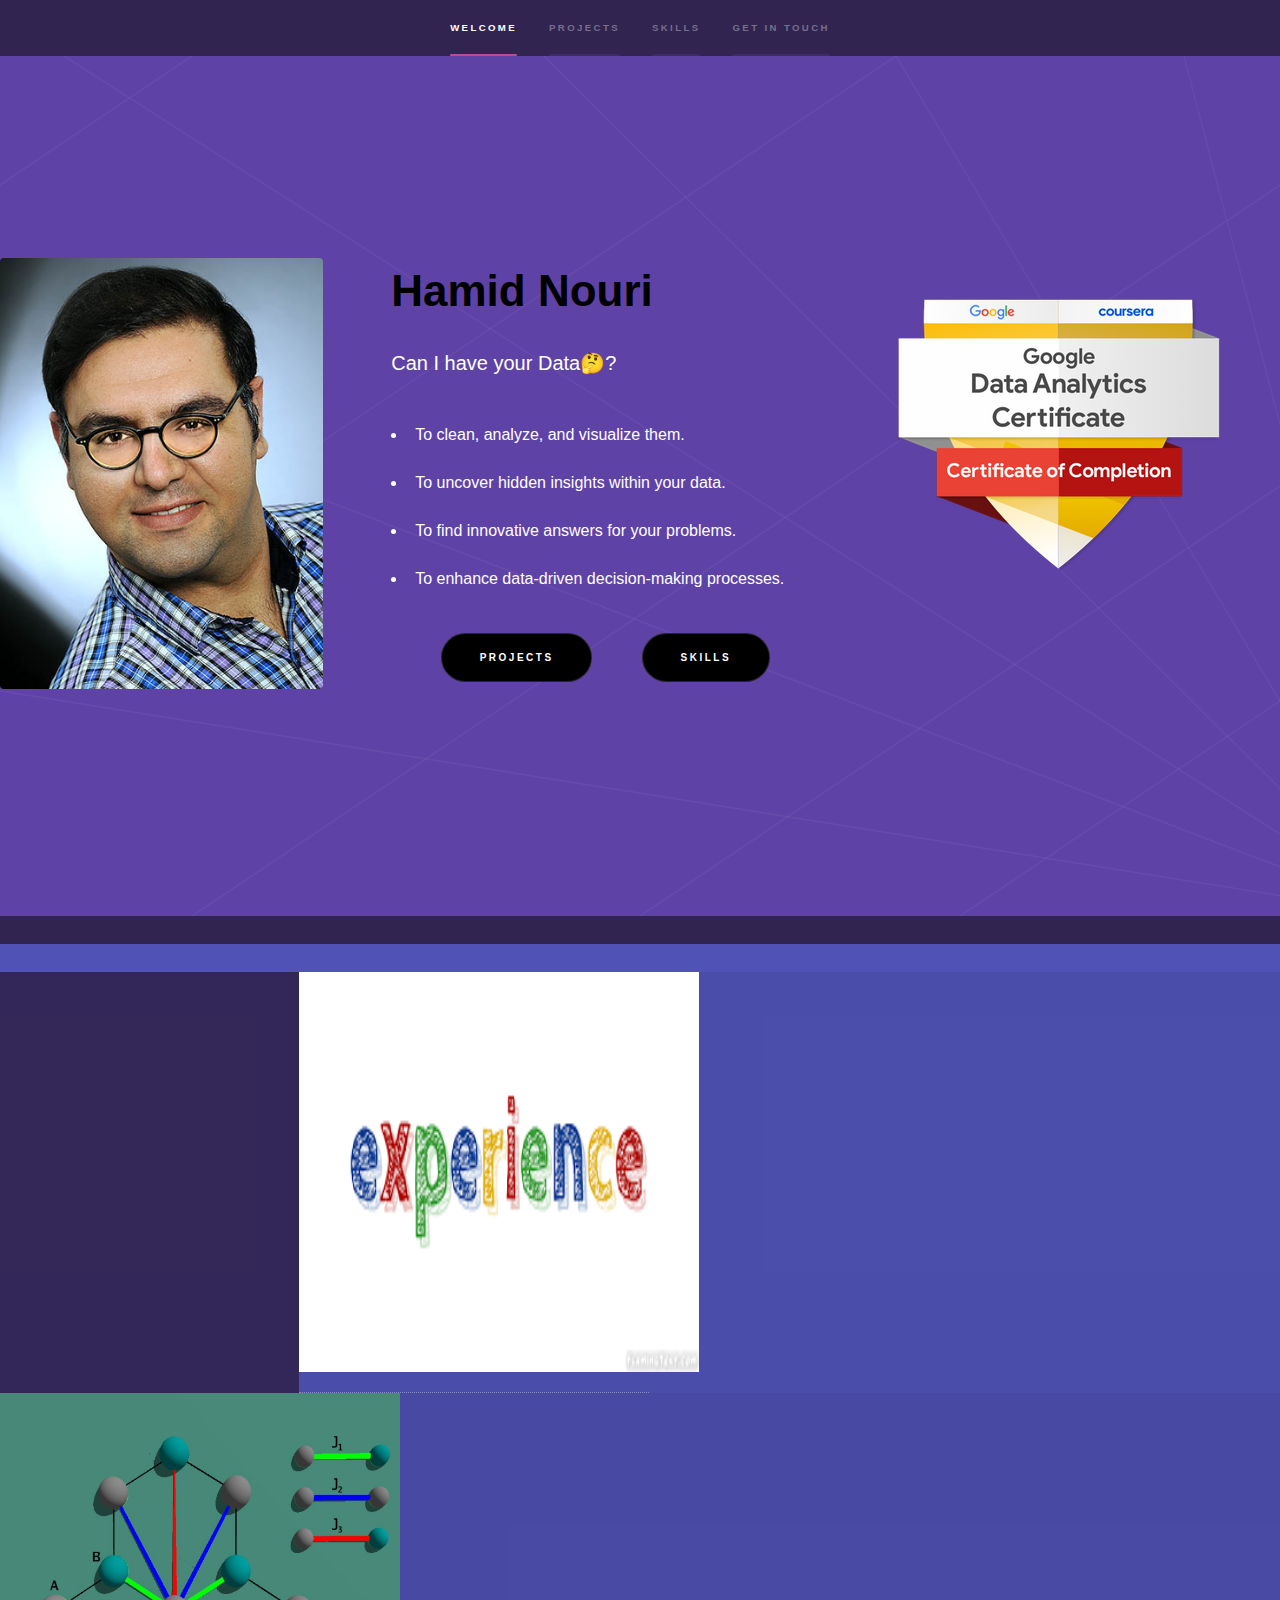
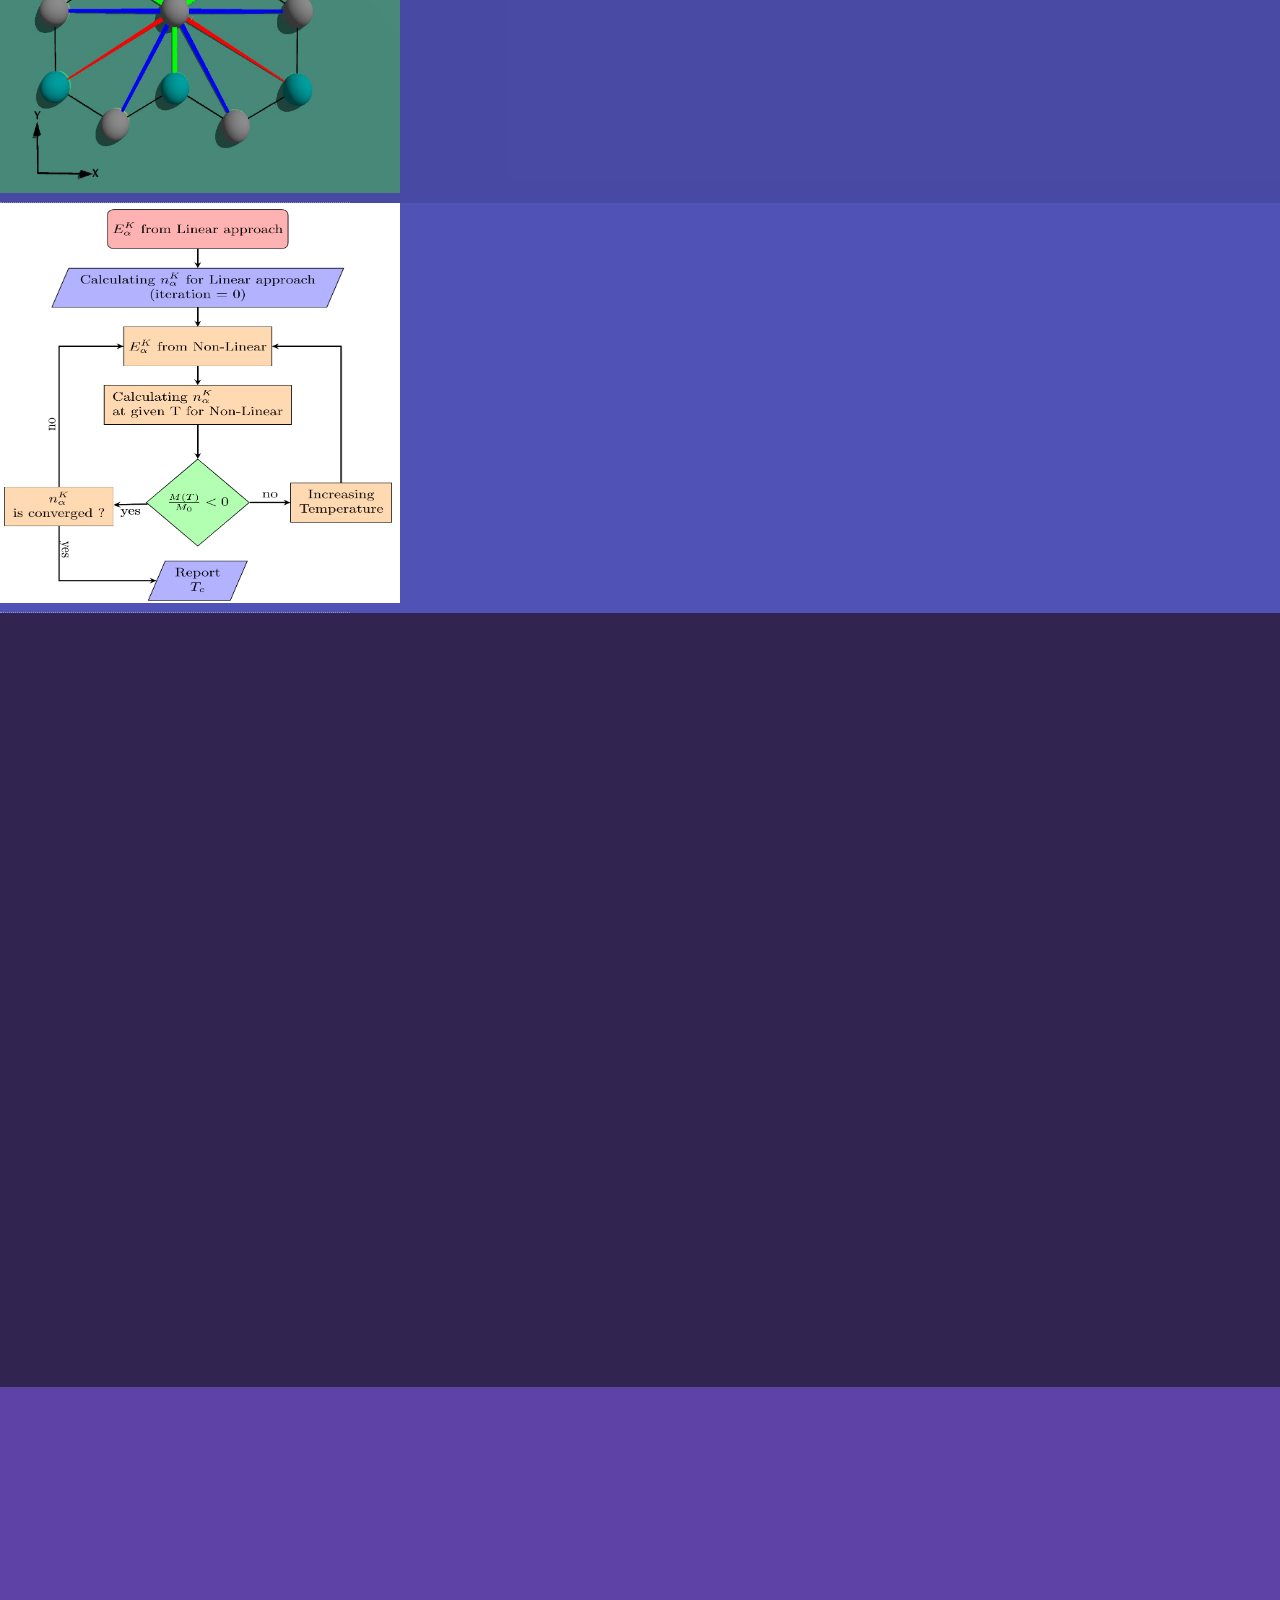
==== index.html @ 9cd0c83d "Update index.html" ====
<!DOCTYPE HTML>
<!--
	Hyperspace by HTML5 UP
	html5up.net | @ajlkn
	Free for personal and commercial use under the CCA 3.0 license (html5up.net/license)
-->
<html>
	<head>
		<title>Hamid Nouri Portfolio</title>
		<meta charset="utf-8" />
		<meta name="viewport" content="width=device-width, initial-scale=1, user-scalable=no" />
		<link rel="stylesheet" href="assets/css/main.css" />
		<noscript><link rel="stylesheet" href="assets/css/noscript.css" /></noscript>
		<style>
			.black-text {
				color: black;
			}
		</style>
		
	</head>
	<body class="is-preload">

		<!-- Sidebar -->
			<section id="sidebar">
				<div class="inner">
					<nav>
						<ul>
							<li><a href="#intro">Welcome</a></li>
							<li><a href="#one">Projects</a></li>
							<li><a href="#two">Skills</a></li>
							<li><a href="#three">Get in touch</a></li>
						</ul>
					</nav>
				</div>
			</section>

		<!-- Wrapper -->
			<div id="wrapper">

				<!-- Intro -->
					<section id="intro" class="wrapper style1 fullscreen fade-up">
						<div class="row">

							<div class="column" style="float: left; width: 30%;">
								<a href="https://www.linkedin.com/in/hamidnourianalyst" class="image"><img src="images/Nouri_Hamid_BF.jpg" alt="" data-position="center center" style="width: 88%;" /></a>
							</div>
							<div class="inner" style="float: right; width: 33%; margin-right: 5%;">
								<h1><span class="black-text">Hamid Nouri</span></h1>
								<p>
									<span style="color: white;">Can I have your Data🤔?</span>
									<ul style="color: white; list-style-type: disc;">
										<li style="margin-bottom: 20px;">To clean, analyze, and visualize them.</li>
										<li style="margin-bottom: 20px;">To uncover hidden insights within your data.</li>
										<li style="margin-bottom: 20px;">To find innovative answers for your problems.</li>
										<li style="margin-bottom: 20px;">To enhance data-driven decision-making processes.</li>
									</ul>
								</p>
								<div style="display: flex; align-items: center;">
									<ul class="actions">
										<li style="margin-right: 50px;"><a href="#one" class="button scrolly" style="background-color: black; color: white; font-size: 10px;margin-left: 50px;">Projects</a></li>
									</ul>
									<ul class="actions">
										<li><a href="#two" class="button scrolly" style="background-color: black; color: white; font-size: 10px;">Skills</a></li>
									</ul>
								</div>
							</div>
							
							<div class="column" style="float: right; width: 30%; margin-right: 1%;">
								<a href="https://www.credly.com/org/coursera/badge/google-data-analytics-professional-certificate.1" class="image"><img src="images/GCDA.png" alt="" data-position="right top" style="width: 100%;" />
							</div>
							<div style="clear: both;"></div>							
						</div>
					</section>
				<!-- One -->
					<section id="one" class="wrapper style2 spotlights">
						<section id="mySection1">
							<a href="generic1.html" class="custom-image">
            								<img src="images/Ex1.png" alt="" data-position="top center" width="400" height="400" style="margin: 0; padding: 0;" />
        							</a>
							<div class="content">
								<div class="inner">
									<head>
										<style>
											.star-rating {
												display: inline-block;
												font-size: 0;
											}
											.star-rating-container {
												display: flex;
												align-items: center; /* Vertically align content */
											}
											.star-rating-container::before {
												content: "Level of Expertise ";
												font-size: 25px;
												color: white;
												margin-right: 10px;
											}
											.star-rating::after {
												content: "\2605\2605\2605\2605\2605"; /* Unicode star character */
												font-size: 24px;
												color: #f1c40f; /* Filled star color */
												width: 0;
												overflow: hidden;
												display: inline-block;
												white-space: nowrap;
												animation: fill-stars 2s infinite alternate;
											}

											@keyframes fill-stars {
												0% {
													width: 0;
												}
												100% {
													width: 100%;
												}
											}
										</style>
									</head>
									<body>
										<div class="star-rating-container" style="margin-right: 60px;">
											<div class="star-rating" style="margin-right: 60px;"></div>
										</div>
									</body>
									<p style="color: white">
										Have you ever wondered how many years it takes to change your level?
										Or perhaps you've just started and need to know what the possibilities are
										for entry-level positions?
										By analyzing over 1.4 million job postings using
										data analysis techniques, and leveraging machine learning,
										the 'required years of expertise' is extracted to answer 
										these questions for you
									</p>
									<ul class="actions">
										<li><a href="generic1.html" class="button" style="background-color: black; color: white; font-size: 10px;">Learn more</a></li>
									</ul>
								</div>
							</div>
							
						</section>
					        <section id="mySection2">
							<a href="generic2.html" class="custom-image"><img src="images/2D-atoms.jpg" alt="" data-position="top center" width="400" height="400" /></a>
							<div class="content">
								<div class="inner">
									<h2>Materials Classification</h2>
									<!--ul style="color: white; list-style-type: disc;">
										<li style="margin-bottom: 5px;">Main Achievement: Classifying over 3000 materials based on properties</li>
										<li style="margin-bottom: 5px;">Data Collection: API + Jupyter Notebook</li>
										<li style="margin-bottom: 5px;">Data Cleaning: Pandas + Numpy + Scipy + Excel</li>
										<li style="margin-bottom: 5px;">Data Visualization: Tableau + Matplotlib</li>
									</ul-->
									<p style="color: white">
									Is there a way to classify over 3000 materials based on their differing properties?
									The power of data-driven insights provides a definitive answer to this question,
									with a focus on magnetic properties									
									</p>
									<ul class="actions">
										<li><a href="generic2.html" class="button"style="background-color: black; color: white; font-size: 10px;">Learn more</a></li>
									</ul>
								</div>
							</div>
						</section>
						<section id="mySection3">
							<a href="generic3.html" class="custom-image" >
								<img src="images/Flowchart.png" alt="" width="400" height="400" />
							</a>							
							
							<div class="content">
								<div class="inner">
									<h2>2D Magnon Topology</h2>
									<p style="color: white">
										When it comes to finding new approaches for addressing missing values,
										why not consider creating an efficient workflow to calculate them accurately?
										With this method,
										you can even generalize the approach to be applicable to any other magnonic material
									<ul class="actions">
										<li><a href="generic3.html" class="button"style="background-color: black; color: white; font-size: 10px;">Learn more</a></li>
									</ul>
								</div>
							</div>
						</section>
					</section>
				<!-- Two -->
					<section id="two" class="wrapper style5 fade-up">
						<div class="inner">
							<h2>Skills</h2>
							<div class="features">
								<section>
									<span class="icon solid major fa-cogs"></span>
									<h3>Data Engineering</h3>
									<p><strong>Data collection</strong> using <strong>APIs</strong>
										and creating pipelines with <strong>Apache Airflow</strong>.
									</p>
								</section>
								
								<section>
									<span class="icon solid major fa-database"></span>
									<h3>Database Management</h3>
									<p>Querying data using <strong>SQL</strong> commands within <strong>MySQL</strong> RDBMS. <strong>Designing</strong>, and <strong>Maintaining</strong> relational databases.</p>
								</section>
														
								<section>
									<span class="icon solid major fa-chart-bar"></span>
									<h3>Data Visualization</h3>
									<p>
										<strong>Tableau</strong>, <strong>Matplotlib</strong> and <strong>Seaborn</strong>.
									</p>
								</section>

								<section>
									<span class="icon solid major fa-laptop-code"></span>
									<h3>Python</h3>
									<p>
										<strong>General Programming</strong>, <strong>Data Analysis</strong> and 
										<strong>Parallelization Techniques</strong> for efficient processing.
									</p>
								</section>
								
								<section>
									<span class="icon solid major fa-file-excel"></span>
									<h3>Data Analysis Tools</h3>
									<p><strong>Excel</strong> and <strong>Jupyter Notebook</strong>.
									</p>
								</section>						

								<section>
									<span class="icon solid major fa-code"></span>
									<h3>Web Design</h3>
									<p>Using <strong>HTML</strong> for creating websites.</p>
								</section>								
							</div>
							<!--ul class="actions">
								<li><a href="generic.html" class="button">Learn more</a></li>
							</ul-->
						</div>
					</section>

				<!-- Three -->
					<section id="three" class="wrapper style1 fade-up">
						<div class="inner">
							<!--h2>Get in touch</h2-->
							<div class="split style1">
								<!--section>
									<form method="post" action="your_server_script.php">
										<div class="fields">
											<div class="field half">
												<label for="name">Name</label>
												<input type="text" name="name" id="name" required>
											</div>
											<div class="field half">
												<label for="email">Email</label>
												<input type="email" name="email" id="email" required>
											</div>
											<div class="field">
												<label for="message">Message</label>
												<textarea name="message" id="message" rows="5" required></textarea>
											</div>
										</div>
										<ul class="actions">
											<li><input type="submit" value="Send Message" class="button"></li>
										</ul>
									</form>
								</section-->
								<section>
									<ul class="contact">
										<!--li>
											<h3>Address</h3>
											<span>Darmstadter Straße7,<br />
											      Ober-Ramstadt,<br />
												  64372, Germany
										    </span>
										</li-->
										<li>
											<h3>Email</h3>
											<a href="mailto:hamidnuri1990@gmail.com">hamidnuri1990@gmail.com</a>
										</li>
										<li>
											<h3>Phone</h3>
											<span>(+49) 15206067390</span>
										</li>
										<li>
											<h3>Social Media</h3>
											<ul class="icons">
												<li><a href="https://github.com/Hamid-Nouri" class="icon brands fa-github"><span class="label">GitHub</span></a></li>
												<li><a href="https://www.linkedin.com/in/Hamid~Nouri" class="icon brands fa-linkedin-in"><span class="label">LinkedIn</span></a></li>
											</ul>
										</li>
									</ul>
								</section>
							</div>
						</div>
					</section>

			</div>

		<!-- Footer -->
			<footer id="footer" class="wrapper style1-alt">
				<div class="inner">
					<!--ul class="menu">
						<li>&copy; Untitled. All rights reserved.</li><li>Design: <a href="http://html5up.net">HTML5 UP</a></li>
					</ul-->
				</div>
			</footer>

		<!-- Scripts -->
			<script src="assets/js/jquery.min.js"></script>
			<script src="assets/js/jquery.scrollex.min.js"></script>
			<script src="assets/js/jquery.scrolly.min.js"></script>
			<script src="assets/js/browser.min.js"></script>
			<script src="assets/js/breakpoints.min.js"></script>
			<script src="assets/js/util.js"></script>
			<script src="assets/js/main.js"></script>

	</body>
</html>
---- assets/css/main.css ----
@import url(fontawesome-all.min.css);

/*
	Hyperspace by HTML5 UP
	html5up.net | @ajlkn
	Free for personal and commercial use under the CCA 3.0 license (html5up.net/license)
*/

html, body, div, span, applet, object,
iframe, h1, h2, h3, h4, h5, h6, p, blockquote,
pre, a, abbr, acronym, address, big, cite,
code, del, dfn, em, img, ins, kbd, q, s, samp,
small, strike, strong, sub, sup, tt, var, b,
u, i, center, dl, dt, dd, ol, ul, li, fieldset,
form, label, legend, table, caption, tbody,
tfoot, thead, tr, th, td, article, aside,
canvas, details, embed, figure, figcaption,
footer, header, hgroup, menu, nav, output, ruby,
section, summary, time, mark, audio, video {
	margin: 0;
	padding: 0;
	border: 0;
	font-size: 100%;
	font: inherit;
	vertical-align: baseline;}

article, aside, details, figcaption, figure,
footer, header, hgroup, menu, nav, section {
	display: block;}

body {
	line-height: 1;
}

ol, ul {
	list-style: none;
}

blockquote, q {
	quotes: none;
}

	blockquote:before, blockquote:after, q:before, q:after {
		content: '';
		content: none;
	}

table {
	border-collapse: collapse;
	border-spacing: 0;
}

body {
	-webkit-text-size-adjust: none;
}

mark {
	background-color: transparent;
	color: inherit;
}

input::-moz-focus-inner {
	border: 0;
	padding: 0;
}

input, select, textarea {
	-moz-appearance: none;
	-webkit-appearance: none;
	-ms-appearance: none;
	appearance: none;
}

/* Basic */

	@-ms-viewport {
		width: device-width;
	}

	body {
		-ms-overflow-style: scrollbar;
	}

	@media screen and (max-width: 480px) {

		html, body {
			min-width: 320px;
		}

	}

	html {
		box-sizing: border-box;
	}

	*, *:before, *:after {
		box-sizing: inherit;
	}

	body {
		background: #312450;
	}

		body.is-preload *, body.is-preload *:before, body.is-preload *:after {
			-moz-animation: none !important;
			-webkit-animation: none !important;
			-ms-animation: none !important;
			animation: none !important;
			-moz-transition: none !important;
			-webkit-transition: none !important;
			-ms-transition: none !important;
			transition: none !important;
		}

/* Type */

	body, input, select, textarea {
		color: rgba(255, 255, 255, 0.55);
		font-family: Arial, Helvetica, sans-serif;
		font-size: 16.5pt;
		font-weight: normal;
		line-height: 1.75;
	}

		@media screen and (max-width: 1680px) {

			body, input, select, textarea {
				font-size: 13pt;
			}

		}

		@media screen and (max-width: 1280px) {

			body, input, select, textarea {
				font-size: 12pt;
			}

		}

		@media screen and (max-width: 360px) {

			body, input, select, textarea {
				font-size: 11pt;
			}

		}

	a {
		-moz-transition: color 0.2s ease, border-bottom-color 0.2s ease;
		-webkit-transition: color 0.2s ease, border-bottom-color 0.2s ease;
		-ms-transition: color 0.2s ease, border-bottom-color 0.2s ease;
		transition: color 0.2s ease, border-bottom-color 0.2s ease;
		border-bottom: dotted 1px rgba(255, 255, 255, 0.35);
		color: inherit;
		text-decoration: none;
	}

		a:hover {
			border-bottom-color: transparent;
			color: #ffffff;
		}

	strong, b {
		color: #ffffff;
		font-weight: bold;
	}

	em, i {
		font-style: italic;
	}

	p {
		margin: 0 0 2em 0;
	}

	h1, h2, h3, h4, h5, h6 {
		color: #ffffff;
		font-weight: bold;
		line-height: 1.5;
		margin: 0 0 0.5em 0;
	}

		h1 a, h2 a, h3 a, h4 a, h5 a, h6 a {
			color: inherit;
			text-decoration: none;
		}

	h1 {
		font-size: 2.75em;
	}

		h1.major {
			margin: 0 0 1.3em 0;
			position: relative;
			padding-bottom: 0.35em;
		}

			h1.major:after {
				background-image: -moz-linear-gradient(to right, #5e42a6, #b74e91);
				background-image: -webkit-linear-gradient(to right, #5e42a6, #b74e91);
				background-image: -ms-linear-gradient(to right, #5e42a6, #b74e91);
				background-image: linear-gradient(to right, #5e42a6, #b74e91);
				-moz-transition: max-width 0.2s ease;
				-webkit-transition: max-width 0.2s ease;
				-ms-transition: max-width 0.2s ease;
				transition: max-width 0.2s ease;
				border-radius: 0.2em;
				bottom: 0;
				content: '';
				height: 0.05em;
				position: absolute;
				right: 0;
				width: 100%;
			}

	h2 {
		font-size: 1.75em;
	}

	h3 {
		font-size: 1.1em;
	}

	h4 {
		font-size: 1em;
	}

	h5 {
		font-size: 0.8em;
	}

	h6 {
		font-size: 0.6em;
	}

	@media screen and (max-width: 736px) {

		h1 {
			font-size: 2em;
		}

		h2 {
			font-size: 1.25em;
		}

		h3 {
			font-size: 1em;
		}

		h4 {
			font-size: 0.8em;
		}

		h5 {
			font-size: 0.6em;
		}

		h6 {
			font-size: 0.6em;
		}

	}

	sub {
		font-size: 0.8em;
		position: relative;
		top: 0.5em;
	}

	sup {
		font-size: 0.8em;
		position: relative;
		top: -0.5em;
	}

	blockquote {
		border-left: solid 4px rgba(255, 255, 255, 0.15);
		font-style: italic;
		margin: 0 0 2em 0;
		padding: 0.5em 0 0.5em 2em;
	}

	code {
		background: rgba(255, 255, 255, 0.05);
		border-radius: 0.25em;
		border: solid 1px rgba(255, 255, 255, 0.15);
		font-family: "Courier New", monospace;
		font-size: 0.9em;
		margin: 0 0.25em;
		padding: 0.25em 0.65em;
	}

	pre {
		-webkit-overflow-scrolling: touch;
		font-family: "Courier New", monospace;
		font-size: 0.9em;
		margin: 0 0 2em 0;
	}

		pre code {
			display: block;
			line-height: 1.75em;
			padding: 1em 1.5em;
			overflow-x: auto;
		}

	hr {
		border: 0;
		border-bottom: solid 1px rgba(255, 255, 255, 0.15);
		margin: 2em 0;
	}

		hr.major {
			margin: 3em 0;
		}

	.align-left {
		text-align: left;
	}

	.align-center {
		text-align: center;
	}

	.align-right {
		text-align: right;
	}

/* Row */

	.row {
		display: flex;
		flex-wrap: wrap;
		box-sizing: border-box;
		align-items: stretch;
	}

		.row > * {
			box-sizing: border-box;
		}

		.row.gtr-uniform > * > :last-child {
			margin-bottom: 0;
		}

		.row.aln-left {
			justify-content: flex-start;
		}

		.row.aln-center {
			justify-content: center;
		}

		.row.aln-right {
			justify-content: flex-end;
		}

		.row.aln-top {
			align-items: flex-start;
		}

		.row.aln-middle {
			align-items: center;
		}

		.row.aln-bottom {
			align-items: flex-end;
		}

		.row > .imp {
			order: -1;
		}

		.row > .col-1 {
			width: 8.33333%;
		}

		.row > .off-1 {
			margin-left: 8.33333%;
		}

		.row > .col-2 {
			width: 16.66667%;
		}

		.row > .off-2 {
			margin-left: 16.66667%;
		}

		.row > .col-3 {
			width: 25%;
		}

		.row > .off-3 {
			margin-left: 25%;
		}

		.row > .col-4 {
			width: 33.33333%;
		}

		.row > .off-4 {
			margin-left: 33.33333%;
		}

		.row > .col-5 {
			width: 41.66667%;
		}

		.row > .off-5 {
			margin-left: 41.66667%;
		}

		.row > .col-6 {
			width: 50%;
		}

		.row > .off-6 {
			margin-left: 50%;
		}

		.row > .col-7 {
			width: 58.33333%;
		}

		.row > .off-7 {
			margin-left: 58.33333%;
		}

		.row > .col-8 {
			width: 66.66667%;
		}

		.row > .off-8 {
			margin-left: 66.66667%;
		}

		.row > .col-9 {
			width: 75%;
		}

		.row > .off-9 {
			margin-left: 75%;
		}

		.row > .col-10 {
			width: 83.33333%;
		}

		.row > .off-10 {
			margin-left: 83.33333%;
		}

		.row > .col-11 {
			width: 91.66667%;
		}

		.row > .off-11 {
			margin-left: 91.66667%;
		}

		.row > .col-12 {
			width: 100%;
		}

		.row > .off-12 {
			margin-left: 100%;
		}

		.row.gtr-0 {
			margin-top: 0;
			margin-left: 0em;
		}

			.row.gtr-0 > * {
				padding: 0 0 0 0em;
			}

			.row.gtr-0.gtr-uniform {
				margin-top: 0em;
			}

				.row.gtr-0.gtr-uniform > * {
					padding-top: 0em;
				}

		.row.gtr-25 {
			margin-top: 0;
			margin-left: -0.375em;
		}

			.row.gtr-25 > * {
				padding: 0 0 0 0.375em;
			}

			.row.gtr-25.gtr-uniform {
				margin-top: -0.375em;
			}

				.row.gtr-25.gtr-uniform > * {
					padding-top: 0.375em;
				}

		.row.gtr-50 {
			margin-top: 0;
			margin-left: -0.75em;
		}

			.row.gtr-50 > * {
				padding: 0 0 0 0.75em;
			}

			.row.gtr-50.gtr-uniform {
				margin-top: -0.75em;
			}

				.row.gtr-50.gtr-uniform > * {
					padding-top: 0.75em;
				}

		.row {
			margin-top: 0;
			margin-left: -1.5em;
		}

			.row > * {
				padding: 0 0 0 1.5em;
			}

			.row.gtr-uniform {
				margin-top: -1.5em;
			}

				.row.gtr-uniform > * {
					padding-top: 1.5em;
				}

		.row.gtr-150 {
			margin-top: 0;
			margin-left: -2.25em;
		}

			.row.gtr-150 > * {
				padding: 0 0 0 2.25em;
			}

			.row.gtr-150.gtr-uniform {
				margin-top: -2.25em;
			}

				.row.gtr-150.gtr-uniform > * {
					padding-top: 2.25em;
				}

		.row.gtr-200 {
			margin-top: 0;
			margin-left: -3em;
		}

			.row.gtr-200 > * {
				padding: 0 0 0 3em;
			}

			.row.gtr-200.gtr-uniform {
				margin-top: -3em;
			}

				.row.gtr-200.gtr-uniform > * {
					padding-top: 3em;
				}

		@media screen and (max-width: 1680px) {

			.row {
				display: flex;
				flex-wrap: wrap;
				box-sizing: border-box;
				align-items: stretch;
			}

				.row > * {
					box-sizing: border-box;
				}

				.row.gtr-uniform > * > :last-child {
					margin-bottom: 0;
				}

				.row.aln-left {
					justify-content: flex-start;
				}

				.row.aln-center {
					justify-content: center;
				}

				.row.aln-right {
					justify-content: flex-end;
				}

				.row.aln-top {
					align-items: flex-start;
				}

				.row.aln-middle {
					align-items: center;
				}

				.row.aln-bottom {
					align-items: flex-end;
				}

				.row > .imp-xlarge {
					order: -1;
				}

				.row > .col-1-xlarge {
					width: 8.33333%;
				}

				.row > .off-1-xlarge {
					margin-left: 8.33333%;
				}

				.row > .col-2-xlarge {
					width: 16.66667%;
				}

				.row > .off-2-xlarge {
					margin-left: 16.66667%;
				}

				.row > .col-3-xlarge {
					width: 25%;
				}

				.row > .off-3-xlarge {
					margin-left: 25%;
				}

				.row > .col-4-xlarge {
					width: 33.33333%;
				}

				.row > .off-4-xlarge {
					margin-left: 33.33333%;
				}

				.row > .col-5-xlarge {
					width: 41.66667%;
				}

				.row > .off-5-xlarge {
					margin-left: 41.66667%;
				}

				.row > .col-6-xlarge {
					width: 50%;
				}

				.row > .off-6-xlarge {
					margin-left: 50%;
				}

				.row > .col-7-xlarge {
					width: 58.33333%;
				}

				.row > .off-7-xlarge {
					margin-left: 58.33333%;
				}

				.row > .col-8-xlarge {
					width: 66.66667%;
				}

				.row > .off-8-xlarge {
					margin-left: 66.66667%;
				}

				.row > .col-9-xlarge {
					width: 75%;
				}

				.row > .off-9-xlarge {
					margin-left: 75%;
				}

				.row > .col-10-xlarge {
					width: 83.33333%;
				}

				.row > .off-10-xlarge {
					margin-left: 83.33333%;
				}

				.row > .col-11-xlarge {
					width: 91.66667%;
				}

				.row > .off-11-xlarge {
					margin-left: 91.66667%;
				}

				.row > .col-12-xlarge {
					width: 100%;
				}

				.row > .off-12-xlarge {
					margin-left: 100%;
				}

				.row.gtr-0 {
					margin-top: 0;
					margin-left: 0em;
				}

					.row.gtr-0 > * {
						padding: 0 0 0 0em;
					}

					.row.gtr-0.gtr-uniform {
						margin-top: 0em;
					}

						.row.gtr-0.gtr-uniform > * {
							padding-top: 0em;
						}

				.row.gtr-25 {
					margin-top: 0;
					margin-left: -0.375em;
				}

					.row.gtr-25 > * {
						padding: 0 0 0 0.375em;
					}

					.row.gtr-25.gtr-uniform {
						margin-top: -0.375em;
					}

						.row.gtr-25.gtr-uniform > * {
							padding-top: 0.375em;
						}

				.row.gtr-50 {
					margin-top: 0;
					margin-left: -0.75em;
				}

					.row.gtr-50 > * {
						padding: 0 0 0 0.75em;
					}

					.row.gtr-50.gtr-uniform {
						margin-top: -0.75em;
					}

						.row.gtr-50.gtr-uniform > * {
							padding-top: 0.75em;
						}

				.row {
					margin-top: 0;
					margin-left: -1.5em;
				}

					.row > * {
						padding: 0 0 0 1.5em;
					}

					.row.gtr-uniform {
						margin-top: -1.5em;
					}

						.row.gtr-uniform > * {
							padding-top: 1.5em;
						}

				.row.gtr-150 {
					margin-top: 0;
					margin-left: -2.25em;
				}

					.row.gtr-150 > * {
						padding: 0 0 0 2.25em;
					}

					.row.gtr-150.gtr-uniform {
						margin-top: -2.25em;
					}

						.row.gtr-150.gtr-uniform > * {
							padding-top: 2.25em;
						}

				.row.gtr-200 {
					margin-top: 0;
					margin-left: -3em;
				}

					.row.gtr-200 > * {
						padding: 0 0 0 3em;
					}

					.row.gtr-200.gtr-uniform {
						margin-top: -3em;
					}

						.row.gtr-200.gtr-uniform > * {
							padding-top: 3em;
						}

		}

		@media screen and (max-width: 1280px) {

			.row {
				display: flex;
				flex-wrap: wrap;
				box-sizing: border-box;
				align-items: stretch;
			}

				.row > * {
					box-sizing: border-box;
				}

				.row.gtr-uniform > * > :last-child {
					margin-bottom: 0;
				}

				.row.aln-left {
					justify-content: flex-start;
				}

				.row.aln-center {
					justify-content: center;
				}

				.row.aln-right {
					justify-content: flex-end;
				}

				.row.aln-top {
					align-items: flex-start;
				}

				.row.aln-middle {
					align-items: center;
				}

				.row.aln-bottom {
					align-items: flex-end;
				}

				.row > .imp-large {
					order: -1;
				}

				.row > .col-1-large {
					width: 8.33333%;
				}

				.row > .off-1-large {
					margin-left: 8.33333%;
				}

				.row > .col-2-large {
					width: 16.66667%;
				}

				.row > .off-2-large {
					margin-left: 16.66667%;
				}

				.row > .col-3-large {
					width: 25%;
				}

				.row > .off-3-large {
					margin-left: 25%;
				}

				.row > .col-4-large {
					width: 33.33333%;
				}

				.row > .off-4-large {
					margin-left: 33.33333%;
				}

				.row > .col-5-large {
					width: 41.66667%;
				}

				.row > .off-5-large {
					margin-left: 41.66667%;
				}

				.row > .col-6-large {
					width: 50%;
				}

				.row > .off-6-large {
					margin-left: 50%;
				}

				.row > .col-7-large {
					width: 58.33333%;
				}

				.row > .off-7-large {
					margin-left: 58.33333%;
				}

				.row > .col-8-large {
					width: 66.66667%;
				}

				.row > .off-8-large {
					margin-left: 66.66667%;
				}

				.row > .col-9-large {
					width: 75%;
				}

				.row > .off-9-large {
					margin-left: 75%;
				}

				.row > .col-10-large {
					width: 83.33333%;
				}

				.row > .off-10-large {
					margin-left: 83.33333%;
				}

				.row > .col-11-large {
					width: 91.66667%;
				}

				.row > .off-11-large {
					margin-left: 91.66667%;
				}

				.row > .col-12-large {
					width: 100%;
				}

				.row > .off-12-large {
					margin-left: 100%;
				}

				.row.gtr-0 {
					margin-top: 0;
					margin-left: 0em;
				}

					.row.gtr-0 > * {
						padding: 0 0 0 0em;
					}

					.row.gtr-0.gtr-uniform {
						margin-top: 0em;
					}

						.row.gtr-0.gtr-uniform > * {
							padding-top: 0em;
						}

				.row.gtr-25 {
					margin-top: 0;
					margin-left: -0.375em;
				}

					.row.gtr-25 > * {
						padding: 0 0 0 0.375em;
					}

					.row.gtr-25.gtr-uniform {
						margin-top: -0.375em;
					}

						.row.gtr-25.gtr-uniform > * {
							padding-top: 0.375em;
						}

				.row.gtr-50 {
					margin-top: 0;
					margin-left: -0.75em;
				}

					.row.gtr-50 > * {
						padding: 0 0 0 0.75em;
					}

					.row.gtr-50.gtr-uniform {
						margin-top: -0.75em;
					}

						.row.gtr-50.gtr-uniform > * {
							padding-top: 0.75em;
						}

				.row {
					margin-top: 0;
					margin-left: -1.5em;
				}

					.row > * {
						padding: 0 0 0 1.5em;
					}

					.row.gtr-uniform {
						margin-top: -1.5em;
					}

						.row.gtr-uniform > * {
							padding-top: 1.5em;
						}

				.row.gtr-150 {
					margin-top: 0;
					margin-left: -2.25em;
				}

					.row.gtr-150 > * {
						padding: 0 0 0 2.25em;
					}

					.row.gtr-150.gtr-uniform {
						margin-top: -2.25em;
					}

						.row.gtr-150.gtr-uniform > * {
							padding-top: 2.25em;
						}

				.row.gtr-200 {
					margin-top: 0;
					margin-left: -3em;
				}

					.row.gtr-200 > * {
						padding: 0 0 0 3em;
					}

					.row.gtr-200.gtr-uniform {
						margin-top: -3em;
					}

						.row.gtr-200.gtr-uniform > * {
							padding-top: 3em;
						}

		}

		@media screen and (max-width: 980px) {

			.row {
				display: flex;
				flex-wrap: wrap;
				box-sizing: border-box;
				align-items: stretch;
			}

				.row > * {
					box-sizing: border-box;
				}

				.row.gtr-uniform > * > :last-child {
					margin-bottom: 0;
				}

				.row.aln-left {
					justify-content: flex-start;
				}

				.row.aln-center {
					justify-content: center;
				}

				.row.aln-right {
					justify-content: flex-end;
				}

				.row.aln-top {
					align-items: flex-start;
				}

				.row.aln-middle {
					align-items: center;
				}

				.row.aln-bottom {
					align-items: flex-end;
				}

				.row > .imp-medium {
					order: -1;
				}

				.row > .col-1-medium {
					width: 8.33333%;
				}

				.row > .off-1-medium {
					margin-left: 8.33333%;
				}

				.row > .col-2-medium {
					width: 16.66667%;
				}

				.row > .off-2-medium {
					margin-left: 16.66667%;
				}

				.row > .col-3-medium {
					width: 25%;
				}

				.row > .off-3-medium {
					margin-left: 25%;
				}

				.row > .col-4-medium {
					width: 33.33333%;
				}

				.row > .off-4-medium {
					margin-left: 33.33333%;
				}

				.row > .col-5-medium {
					width: 41.66667%;
				}

				.row > .off-5-medium {
					margin-left: 41.66667%;
				}

				.row > .col-6-medium {
					width: 50%;
				}

				.row > .off-6-medium {
					margin-left: 50%;
				}

				.row > .col-7-medium {
					width: 58.33333%;
				}

				.row > .off-7-medium {
					margin-left: 58.33333%;
				}

				.row > .col-8-medium {
					width: 66.66667%;
				}

				.row > .off-8-medium {
					margin-left: 66.66667%;
				}

				.row > .col-9-medium {
					width: 75%;
				}

				.row > .off-9-medium {
					margin-left: 75%;
				}

				.row > .col-10-medium {
					width: 83.33333%;
				}

				.row > .off-10-medium {
					margin-left: 83.33333%;
				}

				.row > .col-11-medium {
					width: 91.66667%;
				}

				.row > .off-11-medium {
					margin-left: 91.66667%;
				}

				.row > .col-12-medium {
					width: 100%;
				}

				.row > .off-12-medium {
					margin-left: 100%;
				}

				.row.gtr-0 {
					margin-top: 0;
					margin-left: 0em;
				}

					.row.gtr-0 > * {
						padding: 0 0 0 0em;
					}

					.row.gtr-0.gtr-uniform {
						margin-top: 0em;
					}

						.row.gtr-0.gtr-uniform > * {
							padding-top: 0em;
						}

				.row.gtr-25 {
					margin-top: 0;
					margin-left: -0.375em;
				}

					.row.gtr-25 > * {
						padding: 0 0 0 0.375em;
					}

					.row.gtr-25.gtr-uniform {
						margin-top: -0.375em;
					}

						.row.gtr-25.gtr-uniform > * {
							padding-top: 0.375em;
						}

				.row.gtr-50 {
					margin-top: 0;
					margin-left: -0.75em;
				}

					.row.gtr-50 > * {
						padding: 0 0 0 0.75em;
					}

					.row.gtr-50.gtr-uniform {
						margin-top: -0.75em;
					}

						.row.gtr-50.gtr-uniform > * {
							padding-top: 0.75em;
						}

				.row {
					margin-top: 0;
					margin-left: -1.5em;
				}

					.row > * {
						padding: 0 0 0 1.5em;
					}

					.row.gtr-uniform {
						margin-top: -1.5em;
					}

						.row.gtr-uniform > * {
							padding-top: 1.5em;
						}

				.row.gtr-150 {
					margin-top: 0;
					margin-left: -2.25em;
				}

					.row.gtr-150 > * {
						padding: 0 0 0 2.25em;
					}

					.row.gtr-150.gtr-uniform {
						margin-top: -2.25em;
					}

						.row.gtr-150.gtr-uniform > * {
							padding-top: 2.25em;
						}

				.row.gtr-200 {
					margin-top: 0;
					margin-left: -3em;
				}

					.row.gtr-200 > * {
						padding: 0 0 0 3em;
					}

					.row.gtr-200.gtr-uniform {
						margin-top: -3em;
					}

						.row.gtr-200.gtr-uniform > * {
							padding-top: 3em;
						}

		}

		@media screen and (max-width: 736px) {

			.row {
				display: flex;
				flex-wrap: wrap;
				box-sizing: border-box;
				align-items: stretch;
			}

				.row > * {
					box-sizing: border-box;
				}

				.row.gtr-uniform > * > :last-child {
					margin-bottom: 0;
				}

				.row.aln-left {
					justify-content: flex-start;
				}

				.row.aln-center {
					justify-content: center;
				}

				.row.aln-right {
					justify-content: flex-end;
				}

				.row.aln-top {
					align-items: flex-start;
				}

				.row.aln-middle {
					align-items: center;
				}

				.row.aln-bottom {
					align-items: flex-end;
				}

				.row > .imp-small {
					order: -1;
				}

				.row > .col-1-small {
					width: 8.33333%;
				}

				.row > .off-1-small {
					margin-left: 8.33333%;
				}

				.row > .col-2-small {
					width: 16.66667%;
				}

				.row > .off-2-small {
					margin-left: 16.66667%;
				}

				.row > .col-3-small {
					width: 25%;
				}

				.row > .off-3-small {
					margin-left: 25%;
				}

				.row > .col-4-small {
					width: 33.33333%;
				}

				.row > .off-4-small {
					margin-left: 33.33333%;
				}

				.row > .col-5-small {
					width: 41.66667%;
				}

				.row > .off-5-small {
					margin-left: 41.66667%;
				}

				.row > .col-6-small {
					width: 50%;
				}

				.row > .off-6-small {
					margin-left: 50%;
				}

				.row > .col-7-small {
					width: 58.33333%;
				}

				.row > .off-7-small {
					margin-left: 58.33333%;
				}

				.row > .col-8-small {
					width: 66.66667%;
				}

				.row > .off-8-small {
					margin-left: 66.66667%;
				}

				.row > .col-9-small {
					width: 75%;
				}

				.row > .off-9-small {
					margin-left: 75%;
				}

				.row > .col-10-small {
					width: 83.33333%;
				}

				.row > .off-10-small {
					margin-left: 83.33333%;
				}

				.row > .col-11-small {
					width: 91.66667%;
				}

				.row > .off-11-small {
					margin-left: 91.66667%;
				}

				.row > .col-12-small {
					width: 100%;
				}

				.row > .off-12-small {
					margin-left: 100%;
				}

				.row.gtr-0 {
					margin-top: 0;
					margin-left: 0em;
				}

					.row.gtr-0 > * {
						padding: 0 0 0 0em;
					}

					.row.gtr-0.gtr-uniform {
						margin-top: 0em;
					}

						.row.gtr-0.gtr-uniform > * {
							padding-top: 0em;
						}

				.row.gtr-25 {
					margin-top: 0;
					margin-left: -0.375em;
				}

					.row.gtr-25 > * {
						padding: 0 0 0 0.375em;
					}

					.row.gtr-25.gtr-uniform {
						margin-top: -0.375em;
					}

						.row.gtr-25.gtr-uniform > * {
							padding-top: 0.375em;
						}

				.row.gtr-50 {
					margin-top: 0;
					margin-left: -0.75em;
				}

					.row.gtr-50 > * {
						padding: 0 0 0 0.75em;
					}

					.row.gtr-50.gtr-uniform {
						margin-top: -0.75em;
					}

						.row.gtr-50.gtr-uniform > * {
							padding-top: 0.75em;
						}

				.row {
					margin-top: 0;
					margin-left: -1.5em;
				}

					.row > * {
						padding: 0 0 0 1.5em;
					}

					.row.gtr-uniform {
						margin-top: -1.5em;
					}

						.row.gtr-uniform > * {
							padding-top: 1.5em;
						}

				.row.gtr-150 {
					margin-top: 0;
					margin-left: -2.25em;
				}

					.row.gtr-150 > * {
						padding: 0 0 0 2.25em;
					}

					.row.gtr-150.gtr-uniform {
						margin-top: -2.25em;
					}

						.row.gtr-150.gtr-uniform > * {
							padding-top: 2.25em;
						}

				.row.gtr-200 {
					margin-top: 0;
					margin-left: -3em;
				}

					.row.gtr-200 > * {
						padding: 0 0 0 3em;
					}

					.row.gtr-200.gtr-uniform {
						margin-top: -3em;
					}

						.row.gtr-200.gtr-uniform > * {
							padding-top: 3em;
						}

		}

		@media screen and (max-width: 480px) {

			.row {
				display: flex;
				flex-wrap: wrap;
				box-sizing: border-box;
				align-items: stretch;
			}

				.row > * {
					box-sizing: border-box;
				}

				.row.gtr-uniform > * > :last-child {
					margin-bottom: 0;
				}

				.row.aln-left {
					justify-content: flex-start;
				}

				.row.aln-center {
					justify-content: center;
				}

				.row.aln-right {
					justify-content: flex-end;
				}

				.row.aln-top {
					align-items: flex-start;
				}

				.row.aln-middle {
					align-items: center;
				}

				.row.aln-bottom {
					align-items: flex-end;
				}

				.row > .imp-xsmall {
					order: -1;
				}

				.row > .col-1-xsmall {
					width: 8.33333%;
				}

				.row > .off-1-xsmall {
					margin-left: 8.33333%;
				}

				.row > .col-2-xsmall {
					width: 16.66667%;
				}

				.row > .off-2-xsmall {
					margin-left: 16.66667%;
				}

				.row > .col-3-xsmall {
					width: 25%;
				}

				.row > .off-3-xsmall {
					margin-left: 25%;
				}

				.row > .col-4-xsmall {
					width: 33.33333%;
				}

				.row > .off-4-xsmall {
					margin-left: 33.33333%;
				}

				.row > .col-5-xsmall {
					width: 41.66667%;
				}

				.row > .off-5-xsmall {
					margin-left: 41.66667%;
				}

				.row > .col-6-xsmall {
					width: 50%;
				}

				.row > .off-6-xsmall {
					margin-left: 50%;
				}

				.row > .col-7-xsmall {
					width: 58.33333%;
				}

				.row > .off-7-xsmall {
					margin-left: 58.33333%;
				}

				.row > .col-8-xsmall {
					width: 66.66667%;
				}

				.row > .off-8-xsmall {
					margin-left: 66.66667%;
				}

				.row > .col-9-xsmall {
					width: 75%;
				}

				.row > .off-9-xsmall {
					margin-left: 75%;
				}

				.row > .col-10-xsmall {
					width: 83.33333%;
				}

				.row > .off-10-xsmall {
					margin-left: 83.33333%;
				}

				.row > .col-11-xsmall {
					width: 91.66667%;
				}

				.row > .off-11-xsmall {
					margin-left: 91.66667%;
				}

				.row > .col-12-xsmall {
					width: 100%;
				}

				.row > .off-12-xsmall {
					margin-left: 100%;
				}

				.row.gtr-0 {
					margin-top: 0;
					margin-left: 0em;
				}

					.row.gtr-0 > * {
						padding: 0 0 0 0em;
					}

					.row.gtr-0.gtr-uniform {
						margin-top: 0em;
					}

						.row.gtr-0.gtr-uniform > * {
							padding-top: 0em;
						}

				.row.gtr-25 {
					margin-top: 0;
					margin-left: -0.375em;
				}

					.row.gtr-25 > * {
						padding: 0 0 0 0.375em;
					}

					.row.gtr-25.gtr-uniform {
						margin-top: -0.375em;
					}

						.row.gtr-25.gtr-uniform > * {
							padding-top: 0.375em;
						}

				.row.gtr-50 {
					margin-top: 0;
					margin-left: -0.75em;
				}

					.row.gtr-50 > * {
						padding: 0 0 0 0.75em;
					}

					.row.gtr-50.gtr-uniform {
						margin-top: -0.75em;
					}

						.row.gtr-50.gtr-uniform > * {
							padding-top: 0.75em;
						}

				.row {
					margin-top: 0;
					margin-left: -1.5em;
				}

					.row > * {
						padding: 0 0 0 1.5em;
					}

					.row.gtr-uniform {
						margin-top: -1.5em;
					}

						.row.gtr-uniform > * {
							padding-top: 1.5em;
						}

				.row.gtr-150 {
					margin-top: 0;
					margin-left: -2.25em;
				}

					.row.gtr-150 > * {
						padding: 0 0 0 2.25em;
					}

					.row.gtr-150.gtr-uniform {
						margin-top: -2.25em;
					}

						.row.gtr-150.gtr-uniform > * {
							padding-top: 2.25em;
						}

				.row.gtr-200 {
					margin-top: 0;
					margin-left: -3em;
				}

					.row.gtr-200 > * {
						padding: 0 0 0 3em;
					}

					.row.gtr-200.gtr-uniform {
						margin-top: -3em;
					}

						.row.gtr-200.gtr-uniform > * {
							padding-top: 3em;
						}

		}

/* Box */

	.box {
		border-radius: 0.25em;
		border: solid 1px rgba(255, 255, 255, 0.15);
		margin-bottom: 2em;
		padding: 1.5em;
	}

		.box > :last-child,
		.box > :last-child > :last-child,
		.box > :last-child > :last-child > :last-child {
			margin-bottom: 0;
		}

		.box.alt {
			border: 0;
			border-radius: 0;
			padding: 0;
		}

/* Button */

	input[type="submit"],
	input[type="reset"],
	input[type="button"],
	button,
	.button {
		-moz-appearance: none;
		-webkit-appearance: none;
		-ms-appearance: none;
		appearance: none;
		-moz-transition: border-color 0.2s ease;
		-webkit-transition: border-color 0.2s ease;
		-ms-transition: border-color 0.2s ease;
		transition: border-color 0.2s ease;
		background-color: transparent;
		border: solid 1px !important;
		border-color: rgba(255, 255, 255, 0.15) !important;
		border-radius: 3em;
		color: #ffffff !important;
		cursor: pointer;
		display: inline-block;
		font-size: 0.6em;
		font-weight: bold;
		height: calc(4.75em + 2px);
		letter-spacing: 0.25em;
		line-height: 4.75em;
		outline: 0;
		padding: 0 3.75em;
		position: relative;
		text-align: center;
		text-decoration: none;
		text-transform: uppercase;
		white-space: nowrap;
	}

		input[type="submit"]:after,
		input[type="reset"]:after,
		input[type="button"]:after,
		button:after,
		.button:after {
			-moz-transform: scale(0.25);
			-webkit-transform: scale(0.25);
			-ms-transform: scale(0.25);
			transform: scale(0.25);
			pointer-events: none;
			-moz-transition: opacity 0.2s ease, -moz-transform 0.2s ease;
			-webkit-transition: opacity 0.2s ease, -webkit-transform 0.2s ease;
			-ms-transition: opacity 0.2s ease, -ms-transform 0.2s ease;
			transition: opacity 0.2s ease, transform 0.2s ease;
			background: #ffffff;
			border-radius: 3em;
			content: '';
			height: 100%;
			left: 0;
			opacity: 0;
			position: absolute;
			top: 0;
			width: 100%;
		}

		input[type="submit"].icon:before,
		input[type="reset"].icon:before,
		input[type="button"].icon:before,
		button.icon:before,
		.button.icon:before {
			margin-right: 0.75em;
		}

		input[type="submit"].fit,
		input[type="reset"].fit,
		input[type="button"].fit,
		button.fit,
		.button.fit {
			width: 100%;
		}

		input[type="submit"].small,
		input[type="reset"].small,
		input[type="button"].small,
		button.small,
		.button.small {
			font-size: 0.4em;
		}

		input[type="submit"].large,
		input[type="reset"].large,
		input[type="button"].large,
		button.large,
		.button.large {
			font-size: 0.8em;
		}

		input[type="submit"].primary,
		input[type="reset"].primary,
		input[type="button"].primary,
		button.primary,
		.button.primary {
			background-color: #ffffff;
			color: #312450 !important;
		}

			input[type="submit"].primary:after,
			input[type="reset"].primary:after,
			input[type="button"].primary:after,
			button.primary:after,
			.button.primary:after {
				display: none;
			}

		input[type="submit"].disabled, input[type="submit"]:disabled,
		input[type="reset"].disabled,
		input[type="reset"]:disabled,
		input[type="button"].disabled,
		input[type="button"]:disabled,
		button.disabled,
		button:disabled,
		.button.disabled,
		.button:disabled {
			cursor: default;
			opacity: 0.5;
			pointer-events: none;
		}

		input[type="submit"]:hover,
		input[type="reset"]:hover,
		input[type="button"]:hover,
		button:hover,
		.button:hover {
			border-color: rgba(255, 255, 255, 0.55) !important;
		}

			input[type="submit"]:hover:after,
			input[type="reset"]:hover:after,
			input[type="button"]:hover:after,
			button:hover:after,
			.button:hover:after {
				opacity: 0.05;
				-moz-transform: scale(1);
				-webkit-transform: scale(1);
				-ms-transform: scale(1);
				transform: scale(1);
			}

			input[type="submit"]:hover:active,
			input[type="reset"]:hover:active,
			input[type="button"]:hover:active,
			button:hover:active,
			.button:hover:active {
				border-color: #ffffff !important;
			}

				input[type="submit"]:hover:active:after,
				input[type="reset"]:hover:active:after,
				input[type="button"]:hover:active:after,
				button:hover:active:after,
				.button:hover:active:after {
					opacity: 0.1;
				}

/* Features */

	.features {
		display: -moz-flex;
		display: -webkit-flex;
		display: -ms-flex;
		display: flex;
		-moz-flex-wrap: wrap;
		-webkit-flex-wrap: wrap;
		-ms-flex-wrap: wrap;
		flex-wrap: wrap;
		border-radius: 0.25em;
		border: solid 1px rgba(255, 255, 255, 0.15);
		background: rgba(255, 255, 255, 0.05);
		margin: 0 0 2em 0;
	}

		.features section {
			padding: 3.5em 3em 1em 7em ;
			width: 50%;
			border-top: solid 1px rgba(255, 255, 255, 0.15);
			position: relative;
		}

			.features section:nth-child(-n + 2) {
				border-top-width: 0;
			}

			.features section:nth-child(2n) {
				border-left: solid 1px rgba(255, 255, 255, 0.15);
			}

			.features section .icon {
				-moz-transition: opacity 0.5s ease, -moz-transform 0.5s ease;
				-webkit-transition: opacity 0.5s ease, -webkit-transform 0.5s ease;
				-ms-transition: opacity 0.5s ease, -ms-transform 0.5s ease;
				transition: opacity 0.5s ease, transform 0.5s ease;
				-moz-transition-delay: 1s;
				-webkit-transition-delay: 1s;
				-ms-transition-delay: 1s;
				transition-delay: 1s;
				-moz-transform: scale(1);
				-webkit-transform: scale(1);
				-ms-transform: scale(1);
				transform: scale(1);
				position: absolute;
				left: 3em;
				top: 3em;
				opacity: 1;
			}

			.features section:nth-child(1) .icon {
				-moz-transition-delay: 0.15s;
				-webkit-transition-delay: 0.15s;
				-ms-transition-delay: 0.15s;
				transition-delay: 0.15s;
			}

			.features section:nth-child(2) .icon {
				-moz-transition-delay: 0.3s;
				-webkit-transition-delay: 0.3s;
				-ms-transition-delay: 0.3s;
				transition-delay: 0.3s;
			}

			.features section:nth-child(3) .icon {
				-moz-transition-delay: 0.45s;
				-webkit-transition-delay: 0.45s;
				-ms-transition-delay: 0.45s;
				transition-delay: 0.45s;
			}

			.features section:nth-child(4) .icon {
				-moz-transition-delay: 0.6s;
				-webkit-transition-delay: 0.6s;
				-ms-transition-delay: 0.6s;
				transition-delay: 0.6s;
			}

			.features section:nth-child(5) .icon {
				-moz-transition-delay: 0.75s;
				-webkit-transition-delay: 0.75s;
				-ms-transition-delay: 0.75s;
				transition-delay: 0.75s;
			}

			.features section:nth-child(6) .icon {
				-moz-transition-delay: 0.9s;
				-webkit-transition-delay: 0.9s;
				-ms-transition-delay: 0.9s;
				transition-delay: 0.9s;
			}

			.features section:nth-child(7) .icon {
				-moz-transition-delay: 1.05s;
				-webkit-transition-delay: 1.05s;
				-ms-transition-delay: 1.05s;
				transition-delay: 1.05s;
			}

			.features section:nth-child(8) .icon {
				-moz-transition-delay: 1.2s;
				-webkit-transition-delay: 1.2s;
				-ms-transition-delay: 1.2s;
				transition-delay: 1.2s;
			}

			.features section:nth-child(9) .icon {
				-moz-transition-delay: 1.35s;
				-webkit-transition-delay: 1.35s;
				-ms-transition-delay: 1.35s;
				transition-delay: 1.35s;
			}

			.features section:nth-child(10) .icon {
				-moz-transition-delay: 1.5s;
				-webkit-transition-delay: 1.5s;
				-ms-transition-delay: 1.5s;
				transition-delay: 1.5s;
			}

			.features section:nth-child(11) .icon {
				-moz-transition-delay: 1.65s;
				-webkit-transition-delay: 1.65s;
				-ms-transition-delay: 1.65s;
				transition-delay: 1.65s;
			}

			.features section:nth-child(12) .icon {
				-moz-transition-delay: 1.8s;
				-webkit-transition-delay: 1.8s;
				-ms-transition-delay: 1.8s;
				transition-delay: 1.8s;
			}

			.features section:nth-child(13) .icon {
				-moz-transition-delay: 1.95s;
				-webkit-transition-delay: 1.95s;
				-ms-transition-delay: 1.95s;
				transition-delay: 1.95s;
			}

			.features section:nth-child(14) .icon {
				-moz-transition-delay: 2.1s;
				-webkit-transition-delay: 2.1s;
				-ms-transition-delay: 2.1s;
				transition-delay: 2.1s;
			}

			.features section:nth-child(15) .icon {
				-moz-transition-delay: 2.25s;
				-webkit-transition-delay: 2.25s;
				-ms-transition-delay: 2.25s;
				transition-delay: 2.25s;
			}

			.features section:nth-child(16) .icon {
				-moz-transition-delay: 2.4s;
				-webkit-transition-delay: 2.4s;
				-ms-transition-delay: 2.4s;
				transition-delay: 2.4s;
			}

			.features section:nth-child(17) .icon {
				-moz-transition-delay: 2.55s;
				-webkit-transition-delay: 2.55s;
				-ms-transition-delay: 2.55s;
				transition-delay: 2.55s;
			}

			.features section:nth-child(18) .icon {
				-moz-transition-delay: 2.7s;
				-webkit-transition-delay: 2.7s;
				-ms-transition-delay: 2.7s;
				transition-delay: 2.7s;
			}

			.features section:nth-child(19) .icon {
				-moz-transition-delay: 2.85s;
				-webkit-transition-delay: 2.85s;
				-ms-transition-delay: 2.85s;
				transition-delay: 2.85s;
			}

			.features section:nth-child(20) .icon {
				-moz-transition-delay: 3s;
				-webkit-transition-delay: 3s;
				-ms-transition-delay: 3s;
				transition-delay: 3s;
			}

		.features.inactive section .icon {
			-moz-transform: scale(0.5);
			-webkit-transform: scale(0.5);
			-ms-transform: scale(0.5);
			transform: scale(0.5);
			opacity: 0;
		}

		@media screen and (max-width: 980px) {

			.features {
				display: block;
			}

				.features section {
					border-top-width: 1px !important;
					border-left-width: 0 !important;
					width: 100%;
				}

					.features section:first-child {
						border-top-width: 0 !important;
					}

		}

		@media screen and (max-width: 736px) {

			.features section {
				padding: 2.5em 1.5em 0.1em 5.5em ;
			}

				.features section .icon {
					left: 1.5em;
					top: 2em;
				}

		}

		@media screen and (max-width: 480px) {

			.features section {
				padding: 2em 1.5em 0.1em 1.5em ;
			}

				.features section .icon {
					left: 0;
					position: relative;
					top: 0;
				}

		}

/* Form */

	form {
		margin: 0 0 2em 0;
	}

		form > :last-child {
			margin-bottom: 0;
		}

		form > .fields {
			display: -moz-flex;
			display: -webkit-flex;
			display: -ms-flex;
			display: flex;
			-moz-flex-wrap: wrap;
			-webkit-flex-wrap: wrap;
			-ms-flex-wrap: wrap;
			flex-wrap: wrap;
			width: calc(100% + 3em);
			margin: -1.5em 0 2em -1.5em;
		}

			form > .fields > .field {
				-moz-flex-grow: 0;
				-webkit-flex-grow: 0;
				-ms-flex-grow: 0;
				flex-grow: 0;
				-moz-flex-shrink: 0;
				-webkit-flex-shrink: 0;
				-ms-flex-shrink: 0;
				flex-shrink: 0;
				padding: 1.5em 0 0 1.5em;
				width: calc(100% - 1.5em);
			}

				form > .fields > .field.half {
					width: calc(50% - 0.75em);
				}

				form > .fields > .field.third {
					width: calc(100%/3 - 0.5em);
				}

				form > .fields > .field.quarter {
					width: calc(25% - 0.375em);
				}

		@media screen and (max-width: 480px) {

			form > .fields {
				width: calc(100% + 3em);
				margin: -1.5em 0 2em -1.5em;
			}

				form > .fields > .field {
					padding: 1.5em 0 0 1.5em;
					width: calc(100% - 1.5em);
				}

					form > .fields > .field.half {
						width: calc(100% - 1.5em);
					}

					form > .fields > .field.third {
						width: calc(100% - 1.5em);
					}

					form > .fields > .field.quarter {
						width: calc(100% - 1.5em);
					}

		}

	label {
		color: #ffffff;
		font-weight: bold;
		line-height: 1.5;
		margin: 0 0 0.7em 0;
		display: block;
		font-size: 1.1em;
	}

	input[type="text"],
	input[type="password"],
	input[type="email"],
	input[type="tel"],
	select,
	textarea {
		-moz-appearance: none;
		-webkit-appearance: none;
		-ms-appearance: none;
		appearance: none;
		background: rgba(255, 255, 255, 0.05);
		border-radius: 0.25em;
		border: none;
		border: solid 1px rgba(255, 255, 255, 0.15);
		color: inherit;
		display: block;
		outline: 0;
		padding: 0 1em;
		text-decoration: none;
		width: 100%;
	}

		input[type="text"]:invalid,
		input[type="password"]:invalid,
		input[type="email"]:invalid,
		input[type="tel"]:invalid,
		select:invalid,
		textarea:invalid {
			box-shadow: none;
		}

		input[type="text"]:focus,
		input[type="password"]:focus,
		input[type="email"]:focus,
		input[type="tel"]:focus,
		select:focus,
		textarea:focus {
			border-color: #ffffff;
			box-shadow: 0 0 0 1px #ffffff;
		}

	select {
		background-image: url("data:image/svg+xml;charset=utf8,%3Csvg xmlns='http://www.w3.org/2000/svg' width='40' height='40' preserveAspectRatio='none' viewBox='0 0 40 40'%3E%3Cpath d='M9.4,12.3l10.4,10.4l10.4-10.4c0.2-0.2,0.5-0.4,0.9-0.4c0.3,0,0.6,0.1,0.9,0.4l3.3,3.3c0.2,0.2,0.4,0.5,0.4,0.9 c0,0.4-0.1,0.6-0.4,0.9L20.7,31.9c-0.2,0.2-0.5,0.4-0.9,0.4c-0.3,0-0.6-0.1-0.9-0.4L4.3,17.3c-0.2-0.2-0.4-0.5-0.4-0.9 c0-0.4,0.1-0.6,0.4-0.9l3.3-3.3c0.2-0.2,0.5-0.4,0.9-0.4S9.1,12.1,9.4,12.3z' fill='rgba(255, 255, 255, 0.15)' /%3E%3C/svg%3E");
		background-size: 1.25rem;
		background-repeat: no-repeat;
		background-position: calc(100% - 1rem) center;
		height: 2.75em;
		padding-right: 2.75em;
		text-overflow: ellipsis;
	}

		select option {
			color: #ffffff;
			background: #312450;
		}

		select:focus::-ms-value {
			background-color: transparent;
		}

		select::-ms-expand {
			display: none;
		}

	input[type="text"],
	input[type="password"],
	input[type="email"],
	select {
		height: 2.75em;
	}

	textarea {
		padding: 0.75em 1em;
	}

		body.is-ie textarea {
			min-height: 10em;
		}

	input[type="checkbox"],
	input[type="radio"] {
		-moz-appearance: none;
		-webkit-appearance: none;
		-ms-appearance: none;
		appearance: none;
		display: block;
		float: left;
		margin-right: -2em;
		opacity: 0;
		width: 1em;
		z-index: -1;
	}

		input[type="checkbox"] + label,
		input[type="radio"] + label {
			text-decoration: none;
			color: rgba(255, 255, 255, 0.55);
			cursor: pointer;
			display: inline-block;
			font-size: 1em;
			font-weight: normal;
			padding-left: 2.4em;
			padding-right: 0.75em;
			position: relative;
		}

			input[type="checkbox"] + label:before,
			input[type="radio"] + label:before {
				-moz-osx-font-smoothing: grayscale;
				-webkit-font-smoothing: antialiased;
				display: inline-block;
				font-style: normal;
				font-variant: normal;
				text-rendering: auto;
				line-height: 1;
				text-transform: none !important;
				font-family: 'Font Awesome 5 Free';
				font-weight: 900;
			}

			input[type="checkbox"] + label:before,
			input[type="radio"] + label:before {
				background: rgba(255, 255, 255, 0.05);
				border-radius: 0.25em;
				border: solid 1px rgba(255, 255, 255, 0.15);
				content: '';
				display: inline-block;
				font-size: 0.8em;
				height: 2.0625em;
				left: 0;
				line-height: 2.0625em;
				position: absolute;
				text-align: center;
				top: 0;
				width: 2.0625em;
			}

		input[type="checkbox"]:checked + label:before,
		input[type="radio"]:checked + label:before {
			background: #ffffff;
			border-color: #ffffff;
			color: #b74e91;
			content: '\f00c';
		}

		input[type="checkbox"]:focus + label:before,
		input[type="radio"]:focus + label:before {
			border-color: #ffffff;
			box-shadow: 0 0 0 1px #ffffff;
		}

	input[type="checkbox"] + label:before {
		border-radius: 0.25em;
	}

	input[type="radio"] + label:before {
		border-radius: 100%;
	}

	::-webkit-input-placeholder {
		color: rgba(255, 255, 255, 0.35) !important;
		opacity: 1.0;
	}

	:-moz-placeholder {
		color: rgba(255, 255, 255, 0.35) !important;
		opacity: 1.0;
	}

	::-moz-placeholder {
		color: rgba(255, 255, 255, 0.35) !important;
		opacity: 1.0;
	}

	:-ms-input-placeholder {
		color: rgba(255, 255, 255, 0.35) !important;
		opacity: 1.0;
	}

/* Icon */

	.icon {
		text-decoration: none;
		border-bottom: none;
		position: relative;
	}

		.icon:before {
			-moz-osx-font-smoothing: grayscale;
			-webkit-font-smoothing: antialiased;
			display: inline-block;
			font-style: normal;
			font-variant: normal;
			text-rendering: auto;
			line-height: 1;
			text-transform: none !important;
			font-family: 'Font Awesome 5 Free';
			font-weight: 400;
		}

		.icon > .label {
			display: none;
		}

		.icon:before {
			line-height: inherit;
		}

		.icon.solid:before {
			font-weight: 900;
		}

		.icon.brands:before {
			font-family: 'Font Awesome 5 Brands';
		}

		.icon.major {
			width: 2.5em;
			height: 2.5em;
			display: block;
			background: #ffffff;
			border-radius: 100%;
			color: #312450;
			text-align: center;
			line-height: 2.5em;
			margin: 0 0 1.3em 0;
		}

			.icon.major:before {
				font-size: 1.25em;
			}

				.wrapper.style1 .icon.major:before {
					color: #5e42a6;
				}

				.wrapper.style1-alt .icon.major:before {
					color: #493382;
				}

				.wrapper.style2 .icon.major:before {
					color: #5052b5;
				}

				.wrapper.style2-alt .icon.major:before {
					color: #3e4094;
				}

				.wrapper.style3 .icon.major:before {
					color: #b74e91;
				}

				.wrapper.style3-alt .icon.major:before {
					color: #953d75;
				}

/* Image */

	.image {
		border-radius: 0.25em;
		border: 0;
		display: inline-block;
		position: relative;
	}

		.image img {
			border-radius: 0.25em;
			display: block;
		}

		.image.left, .image.right {
			max-width: 40%;
		}

			.image.left img, .image.right img {
				width: 100%;
			}

		.image.left {
			float: left;
			margin: 0 1.5em 1em 0;
			top: 0.25em;
		}

		.image.right {
			float: right;
			margin: 0 0 1em 1.5em;
			top: 0.25em;
		}

		.image.fit {
			display: block;
			margin: 0 0 2em 0;
			width: 100%;
		}

			.image.fit img {
				width: 100%;
			}

		.image.main {
			display: block;
			margin: 0 0 3em 0;
			width: 100%;
		}

			.image.main img {
				width: 100%;
			}
		.custom-image {
		width: 350px; /* Adjust the width as needed */
		height: auto; /* This ensures that the aspect ratio is maintained */
		}

/* List */

	ol {
		list-style: decimal;
		margin: 0 0 2em 0;
		padding-left: 1.25em;
	}

		ol li {
			padding-left: 0.25em;
		}

	ul {
		list-style: disc;
		margin: 0 0 2em 0;
		padding-left: 1em;
	}

		ul li {
			padding-left: 0.5em;
		}

		ul.alt {
			list-style: none;
			padding-left: 0;
		}

			ul.alt li {
				border-top: solid 1px rgba(255, 255, 255, 0.15);
				padding: 0.5em 0;
			}

				ul.alt li:first-child {
					border-top: 0;
					padding-top: 0;
				}

	dl {
		margin: 0 0 2em 0;
	}

		dl dt {
			display: block;
			font-weight: bold;
			margin: 0 0 1em 0;
		}

		dl dd {
			margin-left: 2em;
		}

/* Actions */

	ul.actions {
		display: -moz-flex;
		display: -webkit-flex;
		display: -ms-flex;
		display: flex;
		cursor: default;
		list-style: none;
		margin-left: -1em;
		padding-left: 0;
	}

		ul.actions li {
			padding: 0 0 0 1em;
			vertical-align: middle;
		}

		ul.actions.special {
			-moz-justify-content: center;
			-webkit-justify-content: center;
			-ms-justify-content: center;
			justify-content: center;
			width: 100%;
			margin-left: 0;
		}

			ul.actions.special li:first-child {
				padding-left: 0;
			}

		ul.actions.stacked {
			-moz-flex-direction: column;
			-webkit-flex-direction: column;
			-ms-flex-direction: column;
			flex-direction: column;
			margin-left: 0;
		}

			ul.actions.stacked li {
				padding: 1.3em 0 0 0;
			}

				ul.actions.stacked li:first-child {
					padding-top: 0;
				}

		ul.actions.fit {
			width: calc(100% + 1em);
		}

			ul.actions.fit li {
				-moz-flex-grow: 1;
				-webkit-flex-grow: 1;
				-ms-flex-grow: 1;
				flex-grow: 1;
				-moz-flex-shrink: 1;
				-webkit-flex-shrink: 1;
				-ms-flex-shrink: 1;
				flex-shrink: 1;
				width: 100%;
			}

				ul.actions.fit li > * {
					width: 100%;
				}

			ul.actions.fit.stacked {
				width: 100%;
			}

		@media screen and (max-width: 480px) {

			ul.actions:not(.fixed) {
				-moz-flex-direction: column;
				-webkit-flex-direction: column;
				-ms-flex-direction: column;
				flex-direction: column;
				margin-left: 0;
				width: 100% !important;
			}

				ul.actions:not(.fixed) li {
					-moz-flex-grow: 1;
					-webkit-flex-grow: 1;
					-ms-flex-grow: 1;
					flex-grow: 1;
					-moz-flex-shrink: 1;
					-webkit-flex-shrink: 1;
					-ms-flex-shrink: 1;
					flex-shrink: 1;
					padding: 1em 0 0 0;
					text-align: center;
					width: 100%;
				}

					ul.actions:not(.fixed) li > * {
						width: 100%;
					}

					ul.actions:not(.fixed) li:first-child {
						padding-top: 0;
					}

					ul.actions:not(.fixed) li input[type="submit"],
					ul.actions:not(.fixed) li input[type="reset"],
					ul.actions:not(.fixed) li input[type="button"],
					ul.actions:not(.fixed) li button,
					ul.actions:not(.fixed) li .button {
						width: 100%;
					}

						ul.actions:not(.fixed) li input[type="submit"].icon:before,
						ul.actions:not(.fixed) li input[type="reset"].icon:before,
						ul.actions:not(.fixed) li input[type="button"].icon:before,
						ul.actions:not(.fixed) li button.icon:before,
						ul.actions:not(.fixed) li .button.icon:before {
							margin-left: -0.5rem;
						}

		}

/* Contact */

	ul.contact {
		list-style: none;
		padding: 0;
	}

		ul.contact > li {
			padding: 0;
			margin: 1.5em 0 0 0;
		}

			ul.contact > li:first-child {
				margin-top: 0;
			}

/* Icons */

	ul.icons {
		cursor: default;
		list-style: none;
		padding-left: 0;
	}

		ul.icons li {
			display: inline-block;
			padding: 0 0.75em 0 0;
		}

			ul.icons li:last-child {
				padding-right: 0;
			}

			ul.icons li > a, ul.icons li > span {
				border: 0;
			}

				ul.icons li > a .label, ul.icons li > span .label {
					display: none;
				}

/* Menu */

	ul.menu {
		list-style: none;
		padding: 0;
	}

		ul.menu > li {
			border-left: solid 1px rgba(255, 255, 255, 0.15);
			display: inline-block;
			line-height: 1;
			margin-left: 1.5em;
			padding: 0 0 0 1.5em;
		}

			ul.menu > li:first-child {
				border-left: 0;
				margin: 0;
				padding-left: 0;
			}

		@media screen and (max-width: 480px) {

			ul.menu > li {
				border-left: 0;
				display: block;
				line-height: inherit;
				margin: 0.5em 0 0 0;
				padding-left: 0;
			}

		}

/* Section/Article */

	section.special, article.special {
		text-align: center;
	}

	header p {
		color: rgba(255, 255, 255, 0.35);
		position: relative;
		margin: 0 0 1.5em 0;
	}

	header h2 + p {
		font-size: 1.25em;
		margin-top: -1em;
		line-height: 1.5em;
	}

	header h3 + p {
		font-size: 1.1em;
		margin-top: -0.8em;
		line-height: 1.5em;
	}

	header h4 + p,
	header h5 + p,
	header h6 + p {
		font-size: 0.9em;
		margin-top: -0.6em;
		line-height: 1.5em;
	}

/* Split */

	.split {
		display: -moz-flex;
		display: -webkit-flex;
		display: -ms-flex;
		display: flex;
	}

		.split > * {
			width: calc(50% - 2.5em);
		}

		.split > :nth-child(2n - 1) {
			padding-right: 2.5em;
			border-right: solid 1px rgba(255, 255, 255, 0.15);
		}

		.split > :nth-child(2n) {
			padding-left: 2.5em;
		}

		.split.style1 > :nth-child(2n - 1) {
			width: calc(66.66666% - 2.5em);
		}

		.split.style1 > :nth-child(2n) {
			width: calc(33.33333% - 2.5em);
		}

		@media screen and (max-width: 1680px) {

			.split > * {
				width: calc(50% - 2em);
			}

			.split > :nth-child(2n - 1) {
				padding-right: 2em;
			}

			.split > :nth-child(2n) {
				padding-left: 2em;
			}

			.split.style1 > :nth-child(2n - 1) {
				width: calc(66.66666% - 2em);
			}

			.split.style1 > :nth-child(2n) {
				width: calc(33.33333% - 2em);
			}

		}

		@media screen and (max-width: 980px) {

			.split {
				display: block;
			}

				.split > * {
					border-top: solid 1px rgba(255, 255, 255, 0.15);
					margin: 4em 0 0 0;
					padding: 4em 0 0 0;
					width: 100% !important;
				}

				.split > :nth-child(2n - 1) {
					border-right: 0;
					padding-right: 0;
				}

				.split > :nth-child(2n) {
					padding-left: 0;
				}

				.split > :first-child {
					border-top: 0;
					margin-top: 0;
					padding-top: 0;
				}

		}

		@media screen and (max-width: 736px) {

			.split > * {
				margin: 3em 0 0 0;
				padding: 3em 0 0 0;
			}

		}

/* Spotlights */

	.spotlights > section {
		display: -moz-flex;
		display: -webkit-flex;
		display: -ms-flex;
		display: flex;
		-moz-flex-direction: row;
		-webkit-flex-direction: row;
		-ms-flex-direction: row;
		flex-direction: row;
		min-height: 22.5em;
	}

		body.is-ie .spotlights > section {
			min-height: 0;
		}

		.spotlights > section > .image {
			background-position: center center;
			background-size: cover;
			border-radius: 0;
			display: block;
			position: relative;
			width: 25em;
		}

			.spotlights > section > .image img {
				border-radius: 0;
				display: block;
			}

			.spotlights > section > .image:before {
				-moz-transition: opacity 1s ease;
				-webkit-transition: opacity 1s ease;
				-ms-transition: opacity 1s ease;
				transition: opacity 1s ease;
				background: rgba(49, 36, 80, 0.9);
				content: '';
				display: block;
				height: 100%;
				left: 0;
				opacity: 0;
				position: absolute;
				top: 0;
				width: 100%;
			}

		.spotlights > section > .content {
			padding: 4em 5em 2em 5em ;
			display: -moz-flex;
			display: -webkit-flex;
			display: -ms-flex;
			display: flex;
			-moz-flex-direction: column;
			-webkit-flex-direction: column;
			-ms-flex-direction: column;
			flex-direction: column;
			-moz-justify-content: center;
			-webkit-justify-content: center;
			-ms-justify-content: center;
			justify-content: center;
			width: 50em;
			-ms-flex: 1;
		}

			.spotlights > section > .content > .inner {
				-moz-transform: translateX(0) translateY(0);
				-webkit-transform: translateX(0) translateY(0);
				-ms-transform: translateX(0) translateY(0);
				transform: translateX(0) translateY(0);
				-moz-transition: opacity 1s ease, -moz-transform 1s ease;
				-webkit-transition: opacity 1s ease, -webkit-transform 1s ease;
				-ms-transition: opacity 1s ease, -ms-transform 1s ease;
				transition: opacity 1s ease, transform 1s ease;
				opacity: 1;
			}

		.spotlights > section:nth-child(2) {
			background-color: rgba(0, 0, 0, 0.05);
		}

		.spotlights > section:nth-child(3) {
			background-color: rgba(0, 0, 0, 0.1);
		}

		.spotlights > section.inactive > .image:before,
		body.is-preload .spotlights > section > .image:before {
			opacity: 1;
		}

		.spotlights > section.inactive > .content > .inner,
		body.is-preload .spotlights > section > .content > .inner {
			-moz-transform: translateX(-1em);
			-webkit-transform: translateX(-1em);
			-ms-transform: translateX(-1em);
			transform: translateX(-1em);
			opacity: 0;
		}

		@media screen and (max-width: 1680px) {

			.spotlights > section > .content {
				padding: 4em 4em 2em 4em ;
			}

		}

		@media screen and (max-width: 980px) {

			.spotlights > section {
				display: block;
			}

				.spotlights > section > .image {
					width: 100%;
					height: 50vh;
				}

				.spotlights > section > .content {
					width: 100%;
				}

				.spotlights > section.inactive > .content > .inner,
				body.is-preload .spotlights > section > .content > .inner {
					-moz-transform: translateY(1em);
					-webkit-transform: translateY(1em);
					-ms-transform: translateY(1em);
					transform: translateY(1em);
				}

		}

		@media screen and (max-width: 736px) {

			.spotlights > section > .image {
				height: 50vh;
				min-height: 15em;
			}

			.spotlights > section > .content {
				padding: 3em 2em 1em 2em ;
			}

		}

/* Table */

	.table-wrapper {
		-webkit-overflow-scrolling: touch;
		overflow-x: auto;
	}

	table {
		margin: 0 0 2em 0;
		width: 100%;
	}

		table tbody tr {
			border: solid 1px rgba(255, 255, 255, 0.15);
			border-left: 0;
			border-right: 0;
		}

			table tbody tr:nth-child(2n + 1) {
				background-color: rgba(255, 255, 255, 0.05);
			}

		table td {
			padding: 0.75em 0.75em;
		}

		table th {
			color: #ffffff;
			font-size: 1em;
			font-weight: bold;
			padding: 0 0.75em 0.75em 0.75em;
			text-align: left;
		}

		table thead {
			border-bottom: solid 2px rgba(255, 255, 255, 0.15);
		}

		table tfoot {
			border-top: solid 2px rgba(255, 255, 255, 0.15);
		}

		table.alt {
			border-collapse: separate;
		}

			table.alt tbody tr td {
				border: solid 1px rgba(255, 255, 255, 0.15);
				border-left-width: 0;
				border-top-width: 0;
			}

				table.alt tbody tr td:first-child {
					border-left-width: 1px;
				}

			table.alt tbody tr:first-child td {
				border-top-width: 1px;
			}

			table.alt thead {
				border-bottom: 0;
			}

			table.alt tfoot {
				border-top: 0;
			}

/* Wrapper */

	.wrapper {
		position: relative;
	}

		.wrapper > .inner {
			padding: 5em 5em 3em 5em ;
			max-width: 100%;
			width: 75em;
		}

			@media screen and (max-width: 1680px) {

				.wrapper > .inner {
					padding: 4em 4em 2em 4em ;
				}

			}

			@media screen and (max-width: 1280px) {

				.wrapper > .inner {
					width: 100%;
				}

			}

			@media screen and (max-width: 736px) {

				.wrapper > .inner {
					padding: 3em 2em 1em 2em ;
				}

			}

		.wrapper.alt {
			background-color: #261c3e;
		}

		.wrapper.style1 {
			background-color: #5e42a6;
		}

		.wrapper.style1-alt {
			background-color: #493382;
		}

		.wrapper.style2 {
			background-color: #5052b5;
		}

		.wrapper.style2-alt {
			background-color: #3e4094;
		}

		.wrapper.style3 {
			background-color: #b74e91;
		}

		.wrapper.style3-alt {
			background-color: #953d75;
		}

		.wrapper.fullscreen {
			display: -moz-flex;
			display: -webkit-flex;
			display: -ms-flex;
			display: flex;
			-moz-flex-direction: column;
			-webkit-flex-direction: column;
			-ms-flex-direction: column;
			flex-direction: column;
			-moz-justify-content: center;
			-webkit-justify-content: center;
			-ms-justify-content: center;
			justify-content: center;
			min-height: 100vh;
		}

			body.is-ie .wrapper.fullscreen {
				height: 100vh;
			}

			@media screen and (max-width: 1280px) {

				.wrapper.fullscreen {
					min-height: calc(100vh - 2.5em);
				}

					body.is-ie .wrapper.fullscreen {
						height: calc(100vh - 2.5em);
					}

			}

			@media screen and (max-width: 736px) {

				.wrapper.fullscreen {
					padding: 2em 0;
					min-height: 0;
				}

					body.is-ie .wrapper.fullscreen {
						height: auto;
					}

			}

		.wrapper.fade-up > .inner {
			-moz-transform: translateY(0);
			-webkit-transform: translateY(0);
			-ms-transform: translateY(0);
			transform: translateY(0);
			-moz-transition: opacity 1s ease, -moz-transform 1s ease;
			-webkit-transition: opacity 1s ease, -webkit-transform 1s ease;
			-ms-transition: opacity 1s ease, -ms-transform 1s ease;
			transition: opacity 1s ease, transform 1s ease;
			opacity: 1.0;
		}

		.wrapper.fade-up.inactive > .inner,
		body.is-preload .wrapper.fade-up > .inner {
			opacity: 0;
			-moz-transform: translateY(1em);
			-webkit-transform: translateY(1em);
			-ms-transform: translateY(1em);
			transform: translateY(1em);
		}

		.wrapper.fade-down > .inner {
			-moz-transform: translateY(0);
			-webkit-transform: translateY(0);
			-ms-transform: translateY(0);
			transform: translateY(0);
			-moz-transition: opacity 1s ease, -moz-transform 1s ease;
			-webkit-transition: opacity 1s ease, -webkit-transform 1s ease;
			-ms-transition: opacity 1s ease, -ms-transform 1s ease;
			transition: opacity 1s ease, transform 1s ease;
			opacity: 1.0;
		}

		.wrapper.fade-down.inactive > .inner,
		body.is-preload .wrapper.fade-down > .inner {
			opacity: 0;
			-moz-transform: translateY(-1em);
			-webkit-transform: translateY(-1em);
			-ms-transform: translateY(-1em);
			transform: translateY(-1em);
		}

		.wrapper.fade > .inner {
			-moz-transition: opacity 1s ease;
			-webkit-transition: opacity 1s ease;
			-ms-transition: opacity 1s ease;
			transition: opacity 1s ease;
			opacity: 1.0;
		}

		.wrapper.fade.inactive > .inner,
		body.is-preload .wrapper.fade > .inner {
			opacity: 0;
		}

/* Header */

	#header {
		display: -moz-flex;
		display: -webkit-flex;
		display: -ms-flex;
		display: flex;
		background-color: #5e42a6;
		cursor: default;
		padding: 1.75em 2em;
	}

		#header > .title {
			border: 0;
			color: #ffffff;
			display: block;
			font-size: 1.25em;
			font-weight: bold;
		}

		#header > nav {
			-moz-flex: 1;
			-webkit-flex: 1;
			-ms-flex: 1;
			flex: 1;
			text-align: right;
		}

			#header > nav > ul {
				margin: 0;
				padding: 0;
			}

				#header > nav > ul > li {
					display: inline-block;
					margin-left: 1.75em;
					padding: 0;
					vertical-align: middle;
				}

					#header > nav > ul > li:first-child {
						margin-left: 0;
					}

					#header > nav > ul > li a {
						border: 0;
						color: rgba(255, 255, 255, 0.35);
						display: inline-block;
						font-size: 0.6em;
						font-weight: bold;
						letter-spacing: 0.25em;
						text-transform: uppercase;
					}

						#header > nav > ul > li a:hover {
							color: rgba(255, 255, 255, 0.55);
						}

						#header > nav > ul > li a.active {
							color: #ffffff;
						}

		@media screen and (max-width: 736px) {

			#header {
				padding: 1em 2em;
			}

		}

		@media screen and (max-width: 480px) {

			#header {
				display: block;
				padding: 0 2em;
				text-align: left;
			}

				#header .title {
					font-size: 1.25em;
					padding: 1em 0;
				}

				#header > nav {
					border-top: solid 1px rgba(255, 255, 255, 0.15);
					text-align: inherit;
				}

					#header > nav > ul > li {
						margin-left: 1.5em;
					}

						#header > nav > ul > li a {
							height: 6em;
							line-height: 6em;
						}

		}

/* Wrapper (main) */

	#sidebar + #wrapper {
		margin-left: 18em;
	}

		@media screen and (max-width: 1280px) {

			#sidebar + #wrapper {
				margin-left: 0;
				padding-top: 3.5em;
			}

		}

		@media screen and (max-width: 736px) {

			#sidebar + #wrapper {
				padding-top: 0;
			}

		}

	#header + #wrapper > .wrapper > .inner {
		margin: 0 auto;
	}

/* Footer */

	#sidebar + #wrapper + #footer {
		margin-left: 18em;
	}

		@media screen and (max-width: 1280px) {

			#sidebar + #wrapper + #footer {
				margin-left: 0;
			}

		}

	#footer > .inner a {
		border-bottom-color: rgba(255, 255, 255, 0.15);
	}

		#footer > .inner a:hover {
			border-bottom-color: transparent;
		}

	#footer > .inner .menu {
		font-size: 0.8em;
		color: rgba(255, 255, 255, 0.15);
	}

	#header + #wrapper + #footer > .inner {
		margin: 0 auto;
	}

/* Sidebar */

	#sidebar {
		padding: 2.5em 2.5em 0.5em 2.5em ;
		background: #312450;
		cursor: default;
		height: 100vh;
		left: 0;
		overflow-x: hidden;
		overflow-y: auto;
		position: fixed;
		text-align: right;
		top: 0;
		width: 18em;
		z-index: 10000;
	}

		#sidebar > .inner {
			display: -moz-flex;
			display: -webkit-flex;
			display: -ms-flex;
			display: flex;
			-moz-flex-direction: column;
			-webkit-flex-direction: column;
			-ms-flex-direction: column;
			flex-direction: column;
			-moz-justify-content: center;
			-webkit-justify-content: center;
			-ms-justify-content: center;
			justify-content: center;
			-moz-transform: translateY(0);
			-webkit-transform: translateY(0);
			-ms-transform: translateY(0);
			transform: translateY(0);
			-moz-transition: opacity 1s ease;
			-webkit-transition: opacity 1s ease;
			-ms-transition: opacity 1s ease;
			transition: opacity 1s ease;
			min-height: 100%;
			opacity: 1;
			width: 100%;
		}

			body.is-ie #sidebar > .inner {
				height: 100%;
			}

		#sidebar nav > ul {
			list-style: none;
			padding: 0;
		}

			#sidebar nav > ul > li {
				-moz-transform: translateY(0);
				-webkit-transform: translateY(0);
				-ms-transform: translateY(0);
				transform: translateY(0);
				-moz-transition: opacity 0.15s ease, -moz-transform 0.75s ease;
				-webkit-transition: opacity 0.15s ease, -webkit-transform 0.75s ease;
				-ms-transition: opacity 0.15s ease, -ms-transform 0.75s ease;
				transition: opacity 0.15s ease, transform 0.75s ease;
				margin: 1.5em 0 0 0;
				opacity: 1;
				padding: 0;
				position: relative;
			}

				#sidebar nav > ul > li:first-child {
					margin: 0;
				}

				#sidebar nav > ul > li:nth-child(1) {
					-moz-transition-delay: 0.45s;
					-webkit-transition-delay: 0.45s;
					-ms-transition-delay: 0.45s;
					transition-delay: 0.45s;
				}

				#sidebar nav > ul > li:nth-child(2) {
					-moz-transition-delay: 0.65s;
					-webkit-transition-delay: 0.65s;
					-ms-transition-delay: 0.65s;
					transition-delay: 0.65s;
				}

				#sidebar nav > ul > li:nth-child(3) {
					-moz-transition-delay: 0.85s;
					-webkit-transition-delay: 0.85s;
					-ms-transition-delay: 0.85s;
					transition-delay: 0.85s;
				}

				#sidebar nav > ul > li:nth-child(4) {
					-moz-transition-delay: 1.05s;
					-webkit-transition-delay: 1.05s;
					-ms-transition-delay: 1.05s;
					transition-delay: 1.05s;
				}

				#sidebar nav > ul > li:nth-child(5) {
					-moz-transition-delay: 1.25s;
					-webkit-transition-delay: 1.25s;
					-ms-transition-delay: 1.25s;
					transition-delay: 1.25s;
				}

				#sidebar nav > ul > li:nth-child(6) {
					-moz-transition-delay: 1.45s;
					-webkit-transition-delay: 1.45s;
					-ms-transition-delay: 1.45s;
					transition-delay: 1.45s;
				}

				#sidebar nav > ul > li:nth-child(7) {
					-moz-transition-delay: 1.65s;
					-webkit-transition-delay: 1.65s;
					-ms-transition-delay: 1.65s;
					transition-delay: 1.65s;
				}

				#sidebar nav > ul > li:nth-child(8) {
					-moz-transition-delay: 1.85s;
					-webkit-transition-delay: 1.85s;
					-ms-transition-delay: 1.85s;
					transition-delay: 1.85s;
				}

				#sidebar nav > ul > li:nth-child(9) {
					-moz-transition-delay: 2.05s;
					-webkit-transition-delay: 2.05s;
					-ms-transition-delay: 2.05s;
					transition-delay: 2.05s;
				}

				#sidebar nav > ul > li:nth-child(10) {
					-moz-transition-delay: 2.25s;
					-webkit-transition-delay: 2.25s;
					-ms-transition-delay: 2.25s;
					transition-delay: 2.25s;
				}

				#sidebar nav > ul > li:nth-child(11) {
					-moz-transition-delay: 2.45s;
					-webkit-transition-delay: 2.45s;
					-ms-transition-delay: 2.45s;
					transition-delay: 2.45s;
				}

				#sidebar nav > ul > li:nth-child(12) {
					-moz-transition-delay: 2.65s;
					-webkit-transition-delay: 2.65s;
					-ms-transition-delay: 2.65s;
					transition-delay: 2.65s;
				}

				#sidebar nav > ul > li:nth-child(13) {
					-moz-transition-delay: 2.85s;
					-webkit-transition-delay: 2.85s;
					-ms-transition-delay: 2.85s;
					transition-delay: 2.85s;
				}

				#sidebar nav > ul > li:nth-child(14) {
					-moz-transition-delay: 3.05s;
					-webkit-transition-delay: 3.05s;
					-ms-transition-delay: 3.05s;
					transition-delay: 3.05s;
				}

				#sidebar nav > ul > li:nth-child(15) {
					-moz-transition-delay: 3.25s;
					-webkit-transition-delay: 3.25s;
					-ms-transition-delay: 3.25s;
					transition-delay: 3.25s;
				}

				#sidebar nav > ul > li:nth-child(16) {
					-moz-transition-delay: 3.45s;
					-webkit-transition-delay: 3.45s;
					-ms-transition-delay: 3.45s;
					transition-delay: 3.45s;
				}

				#sidebar nav > ul > li:nth-child(17) {
					-moz-transition-delay: 3.65s;
					-webkit-transition-delay: 3.65s;
					-ms-transition-delay: 3.65s;
					transition-delay: 3.65s;
				}

				#sidebar nav > ul > li:nth-child(18) {
					-moz-transition-delay: 3.85s;
					-webkit-transition-delay: 3.85s;
					-ms-transition-delay: 3.85s;
					transition-delay: 3.85s;
				}

				#sidebar nav > ul > li:nth-child(19) {
					-moz-transition-delay: 4.05s;
					-webkit-transition-delay: 4.05s;
					-ms-transition-delay: 4.05s;
					transition-delay: 4.05s;
				}

				#sidebar nav > ul > li:nth-child(20) {
					-moz-transition-delay: 4.25s;
					-webkit-transition-delay: 4.25s;
					-ms-transition-delay: 4.25s;
					transition-delay: 4.25s;
				}

		#sidebar nav a {
			-moz-transition: color 0.2s ease;
			-webkit-transition: color 0.2s ease;
			-ms-transition: color 0.2s ease;
			transition: color 0.2s ease;
			border: 0;
			color: rgba(255, 255, 255, 0.35);
			display: block;
			font-size: 0.6em;
			font-weight: bold;
			letter-spacing: 0.25em;
			line-height: 1.75;
			outline: 0;
			padding: 1.35em 0;
			position: relative;
			text-decoration: none;
			text-transform: uppercase;
		}

			#sidebar nav a:before, #sidebar nav a:after {
				border-radius: 0.2em;
				bottom: 0;
				content: '';
				height: 0.2em;
				position: absolute;
				right: 0;
				width: 100%;
			}

			#sidebar nav a:before {
				background: #3c2c62;
			}

			#sidebar nav a:after {
				background-image: -moz-linear-gradient(to right, #5e42a6, #b74e91);
				background-image: -webkit-linear-gradient(to right, #5e42a6, #b74e91);
				background-image: -ms-linear-gradient(to right, #5e42a6, #b74e91);
				background-image: linear-gradient(to right, #5e42a6, #b74e91);
				-moz-transition: max-width 0.2s ease;
				-webkit-transition: max-width 0.2s ease;
				-ms-transition: max-width 0.2s ease;
				transition: max-width 0.2s ease;
				max-width: 0;
			}

			#sidebar nav a:hover {
				color: rgba(255, 255, 255, 0.55);
			}

			#sidebar nav a.active {
				color: #ffffff;
			}

				#sidebar nav a.active:after {
					max-width: 100%;
				}

		body.is-preload #sidebar > .inner {
			opacity: 0;
		}

		body.is-preload #sidebar nav ul li {
			-moz-transform: translateY(2em);
			-webkit-transform: translateY(2em);
			-ms-transform: translateY(2em);
			transform: translateY(2em);
			opacity: 0;
		}

		@media screen and (max-width: 1280px) {

			#sidebar {
				height: 3.5em;
				left: 0;
				line-height: 3.5em;
				overflow: hidden;
				padding: 0;
				text-align: center;
				top: 0;
				width: 100%;
			}

				#sidebar > .inner {
					-moz-flex-direction: row;
					-webkit-flex-direction: row;
					-ms-flex-direction: row;
					flex-direction: row;
					-moz-align-items: -moz-stretch;
					-webkit-align-items: -webkit-stretch;
					-ms-align-items: -ms-stretch;
					align-items: stretch;
					height: inherit;
					line-height: inherit;
				}

				#sidebar nav {
					height: inherit;
					line-height: inherit;
				}

					#sidebar nav ul {
						display: -moz-flex;
						display: -webkit-flex;
						display: -ms-flex;
						display: flex;
						height: inherit;
						line-height: inherit;
						margin: 0;
					}

						#sidebar nav ul li {
							display: block;
							height: inherit;
							line-height: inherit;
							margin: 0 0 0 2em;
							padding: 0;
						}

					#sidebar nav a {
						height: inherit;
						line-height: inherit;
						padding: 0;
					}

						#sidebar nav a:after {
							background-image: none;
							background-color: #b74e91;
						}

		}

		@media screen and (max-width: 736px) {

			#sidebar {
				display: none;
			}

		}

/* Intro */

	#intro {
		background-attachment: fixed;
		background-image: url("images/intro.svg");
		background-position: top right;
		background-repeat: no-repeat;
		background-size: 100% 100%;
	}

		#intro p {
			font-size: 1.25em;
		}

			@media screen and (max-width: 980px) {

				#intro p br {
					display: none;
				}

			}

			@media screen and (max-width: 736px) {

				#intro p {
					font-size: 1em;
				}

			}

		@media screen and (max-width: 1280px) {

			#intro {
				background-attachment: scroll;
			}

		}
---- assets/css/noscript.css ----
/*
	Hyperspace by HTML5 UP
	html5up.net | @ajlkn
	Free for personal and commercial use under the CCA 3.0 license (html5up.net/license)
*/

/* Spotlights */

	.spotlights > section > .image:before {
		opacity: 0 !important;
	}

	.spotlights > section > .content > .inner {
		-moz-transform: none !important;
		-webkit-transform: none !important;
		-ms-transform: none !important;
		transform: none !important;
		opacity: 1 !important;
	}

/* Wrapper */

	.wrapper > .inner {
		opacity: 1 !important;
		-moz-transform: none !important;
		-webkit-transform: none !important;
		-ms-transform: none !important;
		transform: none !important;
	}

/* Sidebar */

	#sidebar > .inner {
		opacity: 1 !important;
	}

	#sidebar nav > ul > li {
		-moz-transform: none !important;
		-webkit-transform: none !important;
		-ms-transform: none !important;
		transform: none !important;
		opacity: 1 !important;
	}
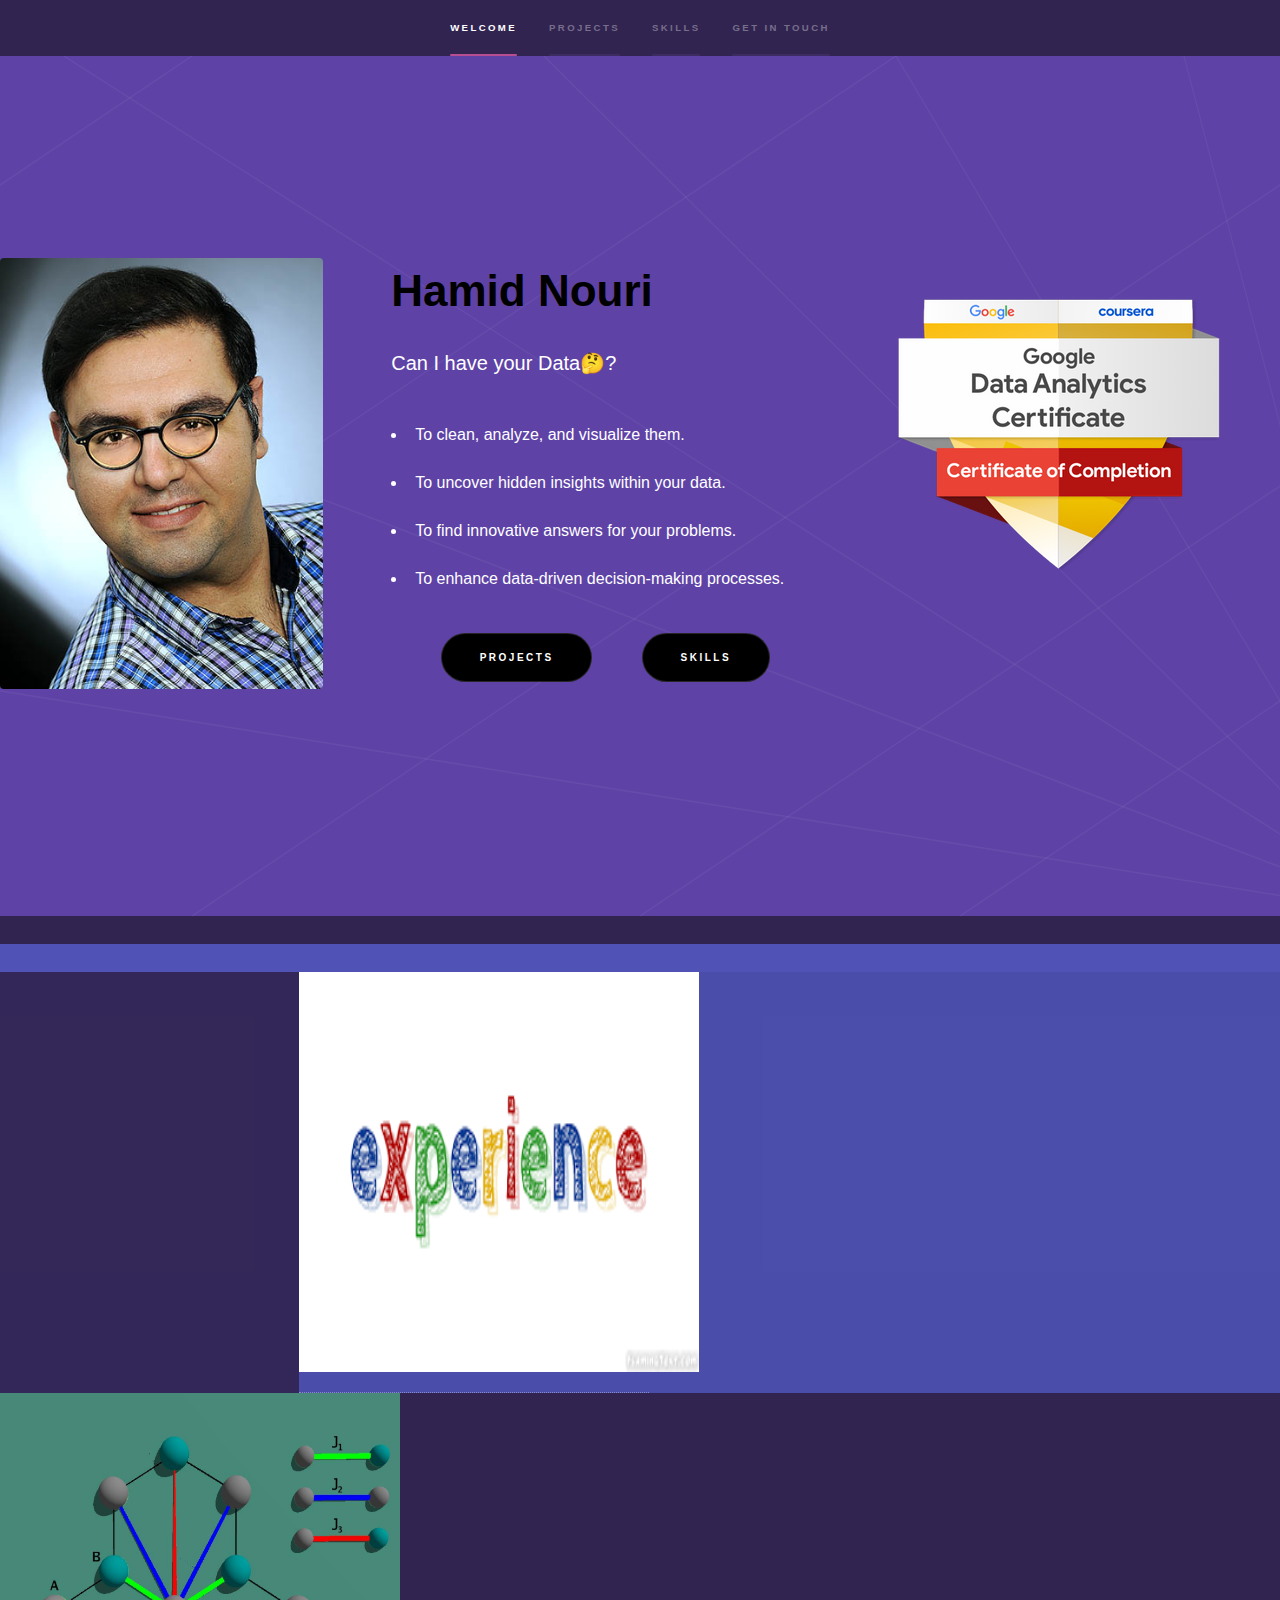
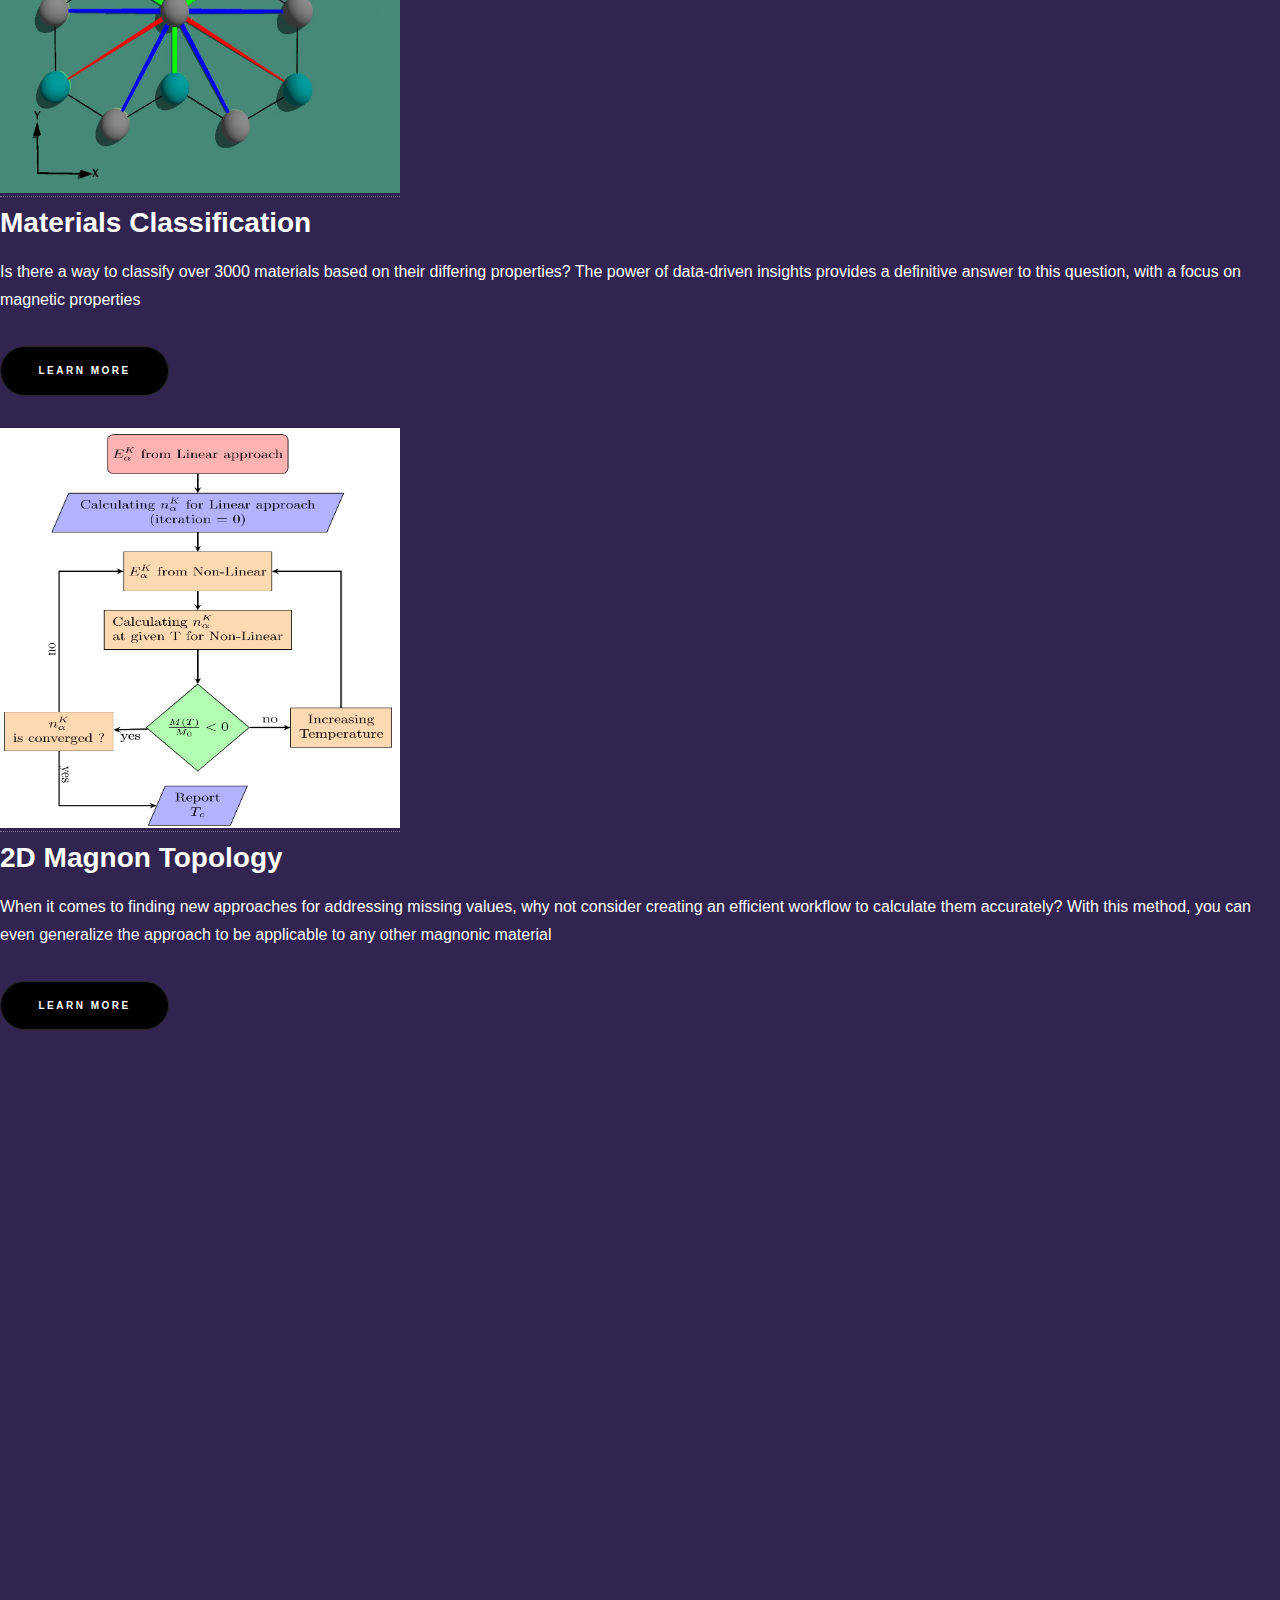
==== commit 9d2374c4: "Update index.html" ====
--- a/index.html
+++ b/index.html
@@ -135,8 +135,8 @@
 									</ul>
 								</div>
 							</div>
-							
-						</section>
+					        </section>
+					</section>
 					        <section id="mySection2">
 							<a href="generic2.html" class="custom-image"><img src="images/2D-atoms.jpg" alt="" data-position="top center" width="400" height="400" /></a>
 							<div class="content">
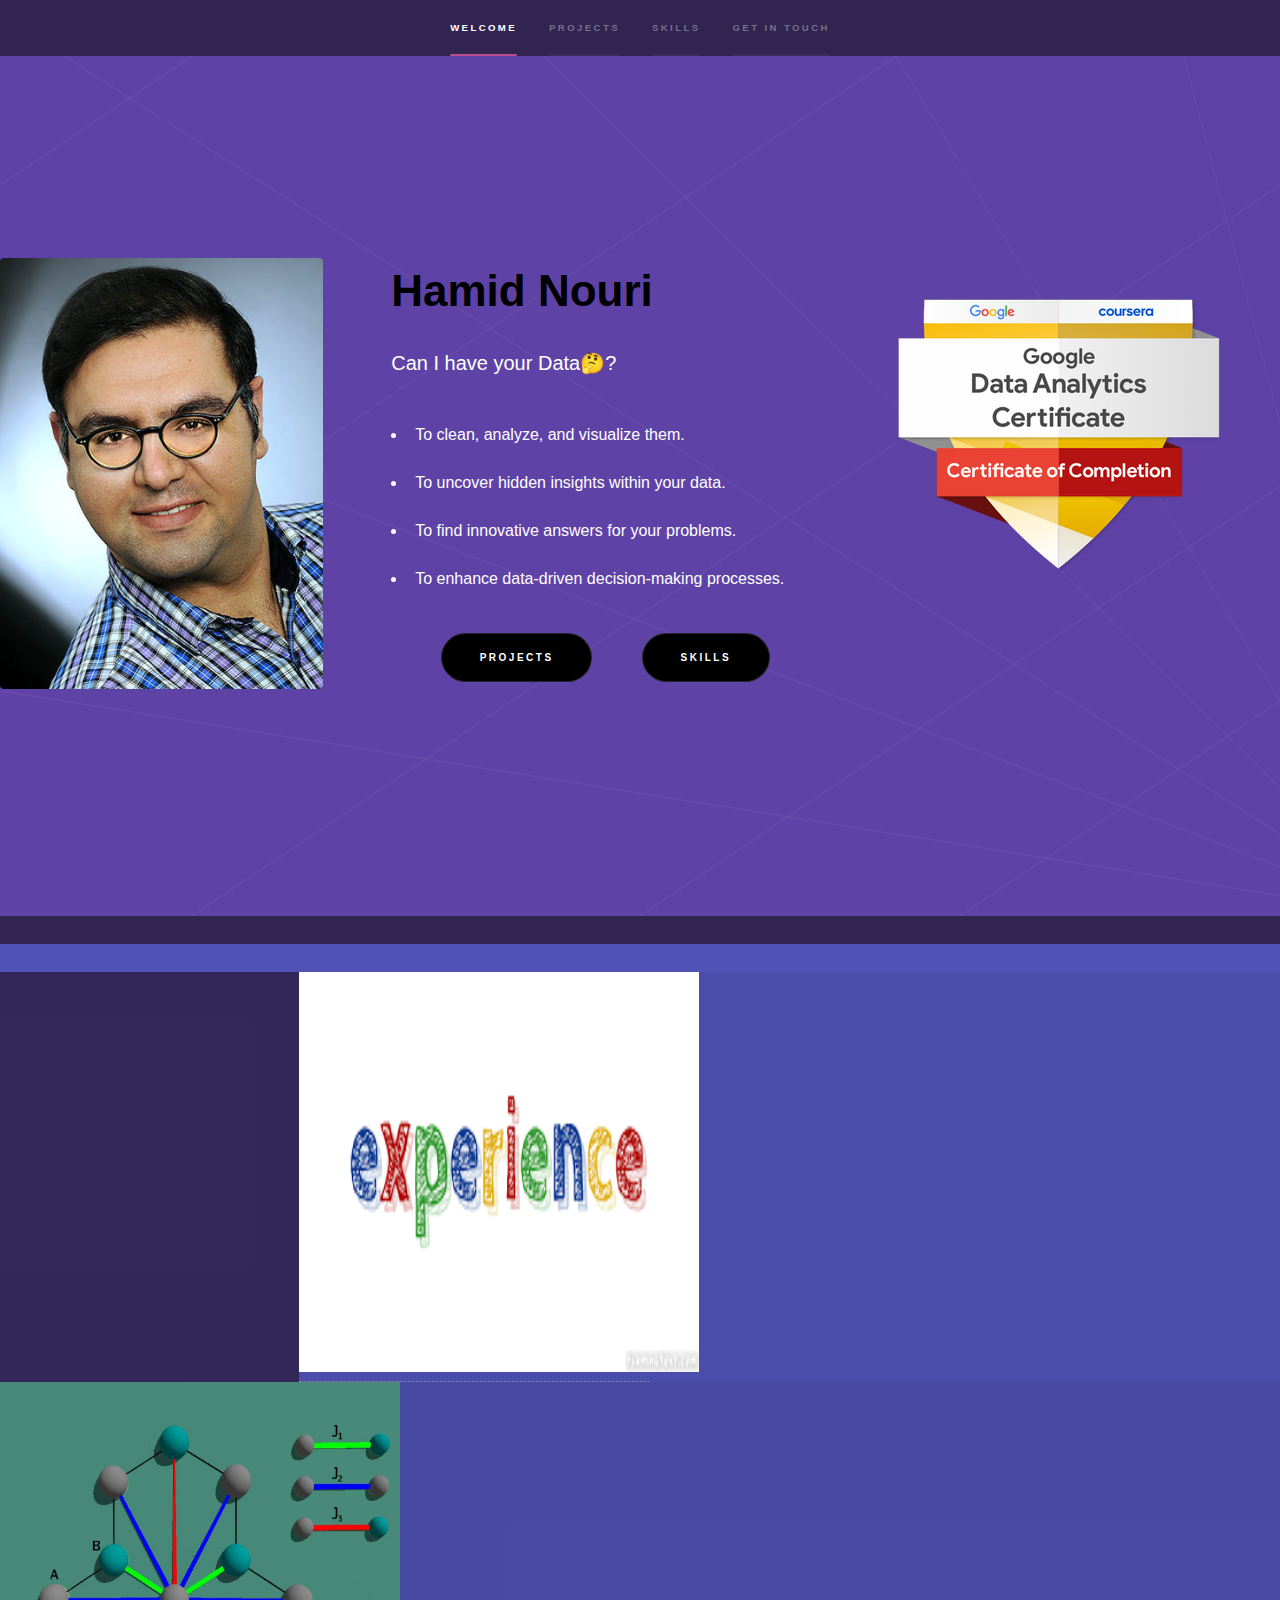
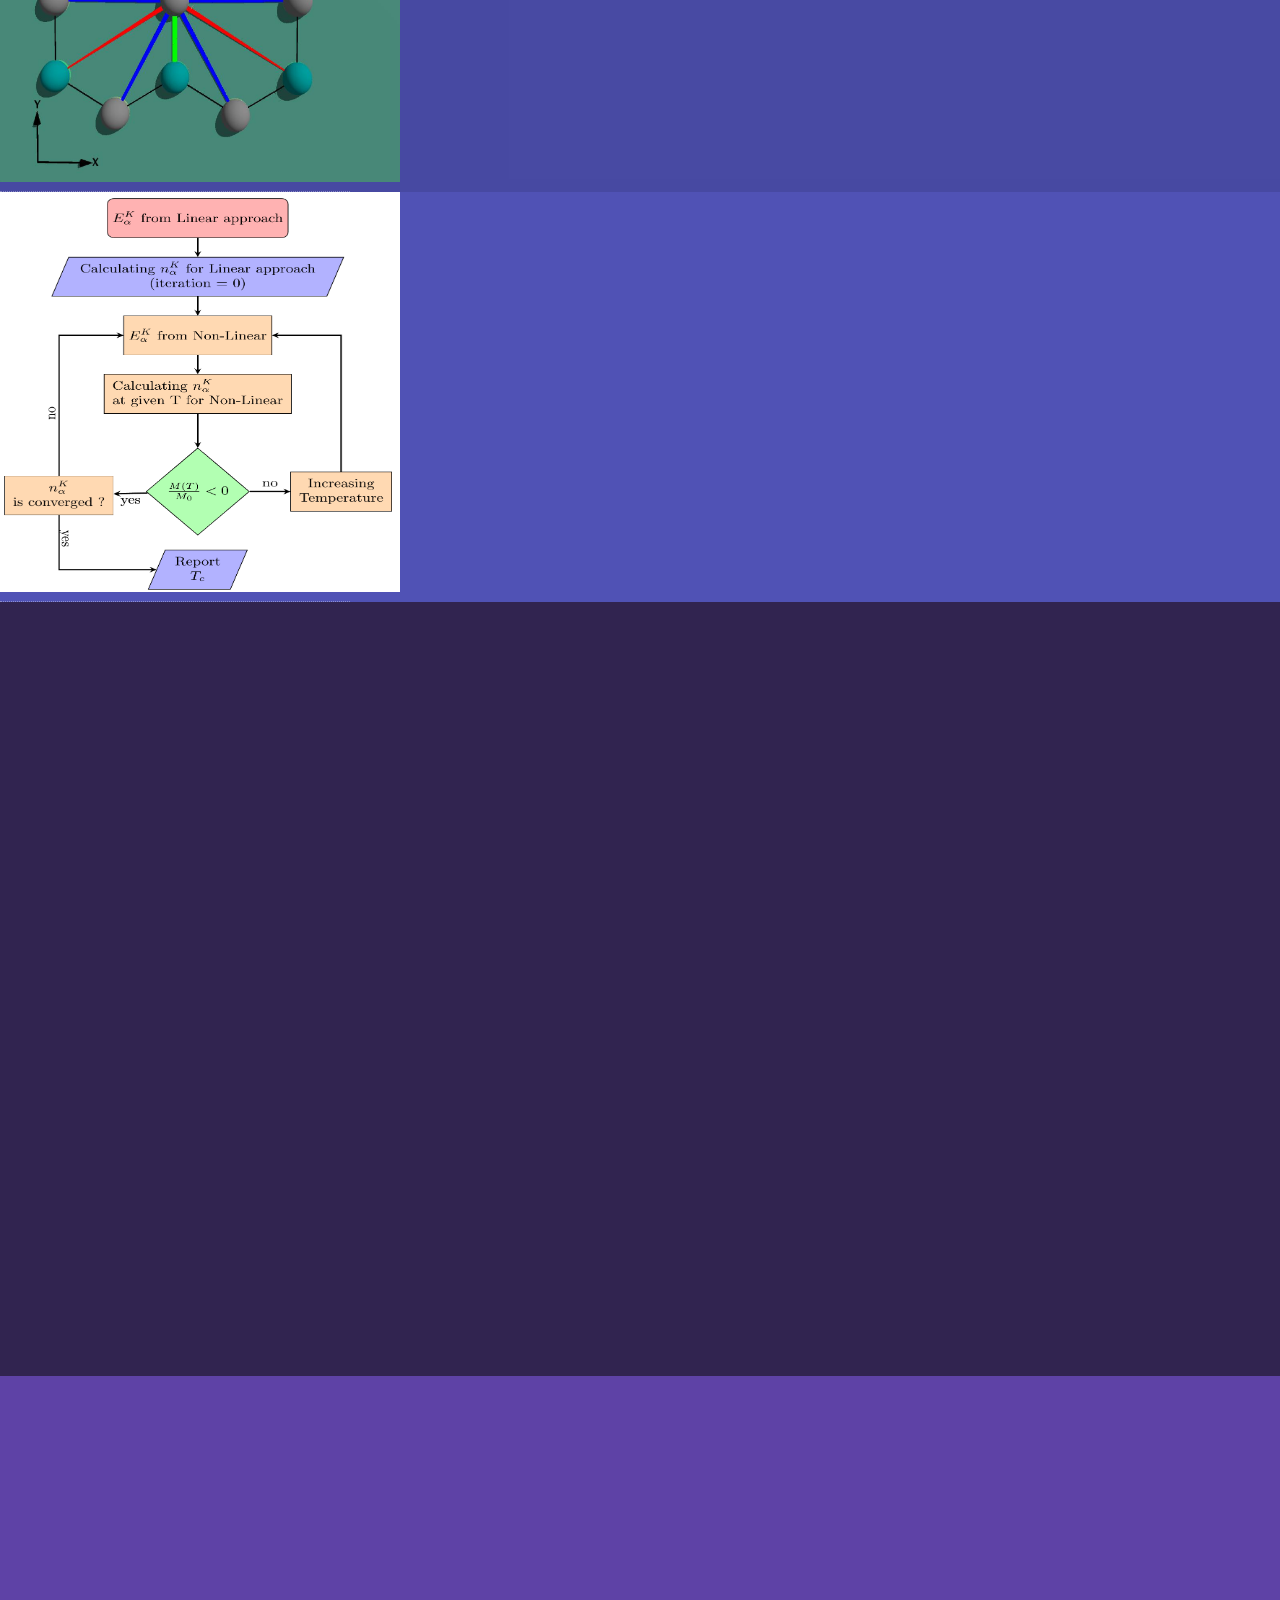
==== commit 098bdbfc: "Update index.html" ====
--- a/index.html
+++ b/index.html
@@ -116,11 +116,6 @@
 											}
 										</style>
 									</head>
-									<body>
-										<div class="star-rating-container" style="margin-right: 60px;">
-											<div class="star-rating" style="margin-right: 60px;"></div>
-										</div>
-									</body>
 									<p style="color: white">
 										Have you ever wondered how many years it takes to change your level?
 										Or perhaps you've just started and need to know what the possibilities are
@@ -135,8 +130,7 @@
 									</ul>
 								</div>
 							</div>
-					        </section>
-					</section>
+						</section>
 					        <section id="mySection2">
 							<a href="generic2.html" class="custom-image"><img src="images/2D-atoms.jpg" alt="" data-position="top center" width="400" height="400" /></a>
 							<div class="content">
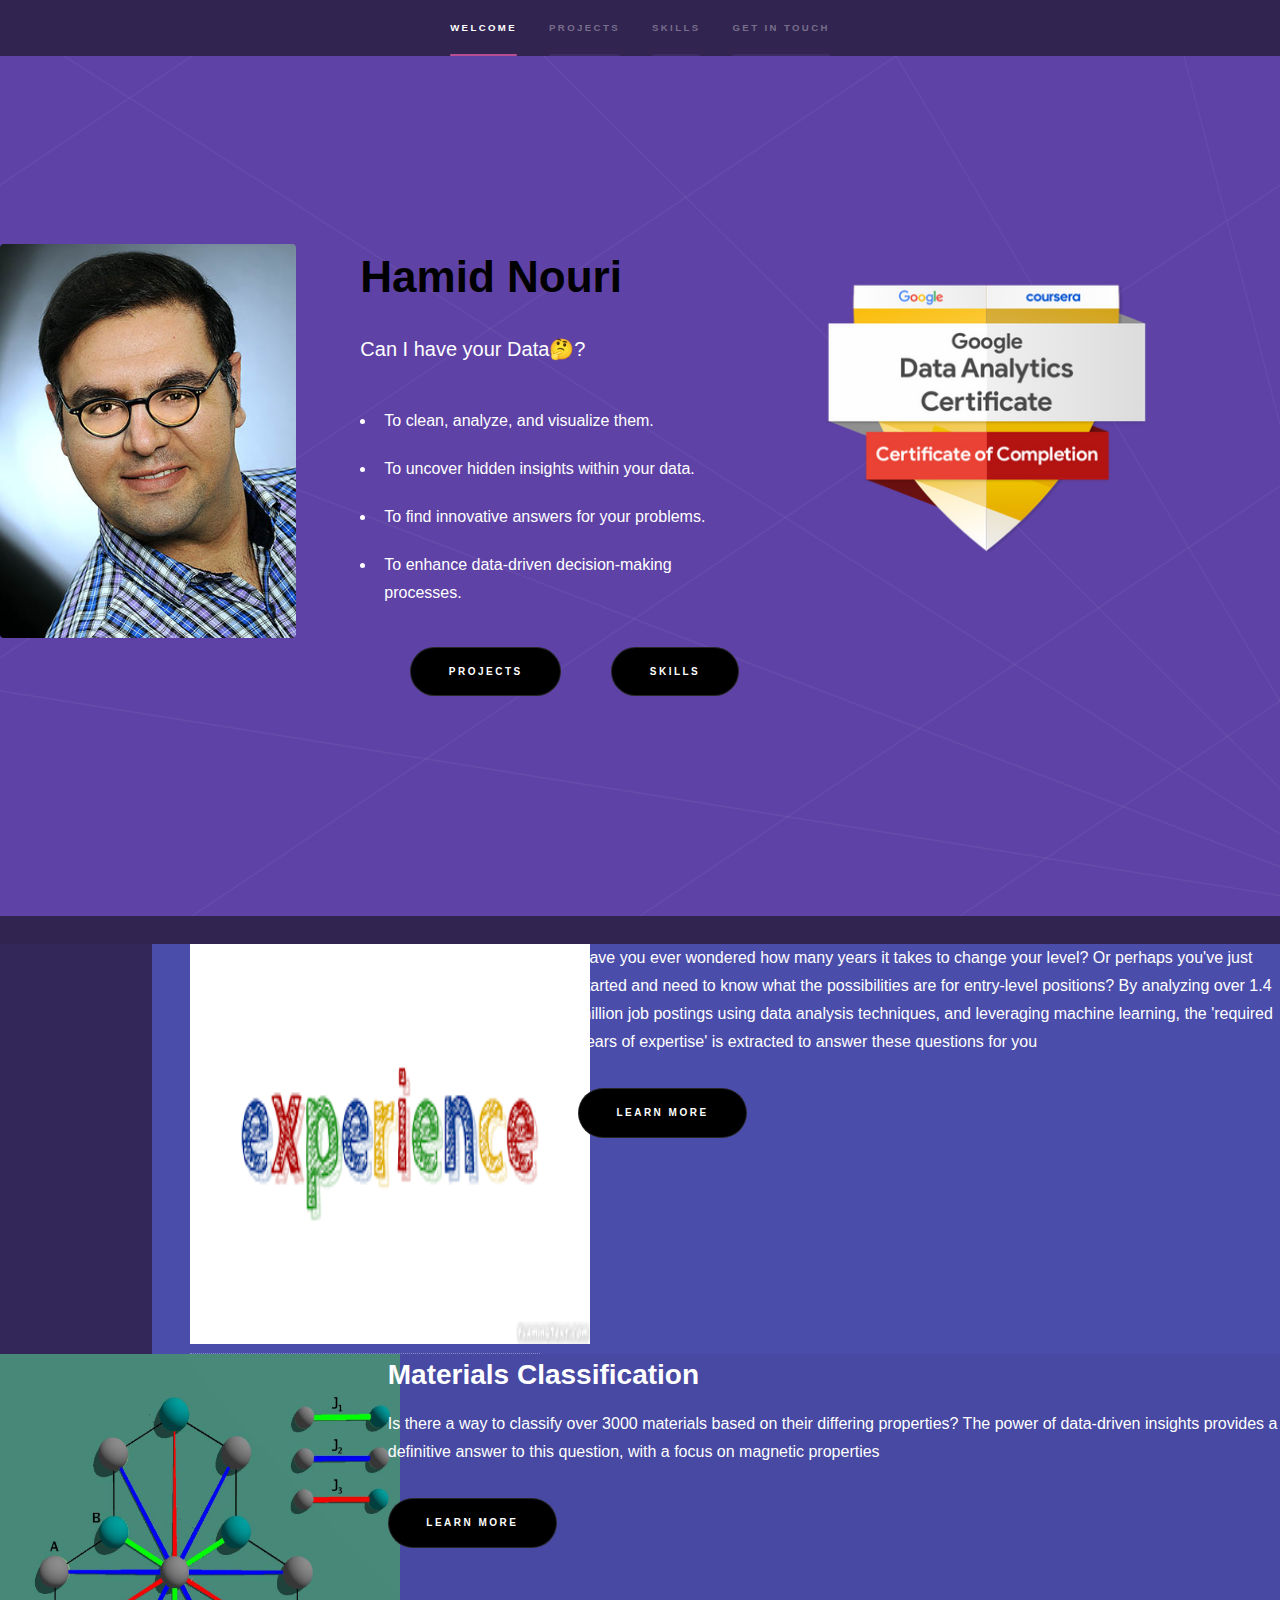
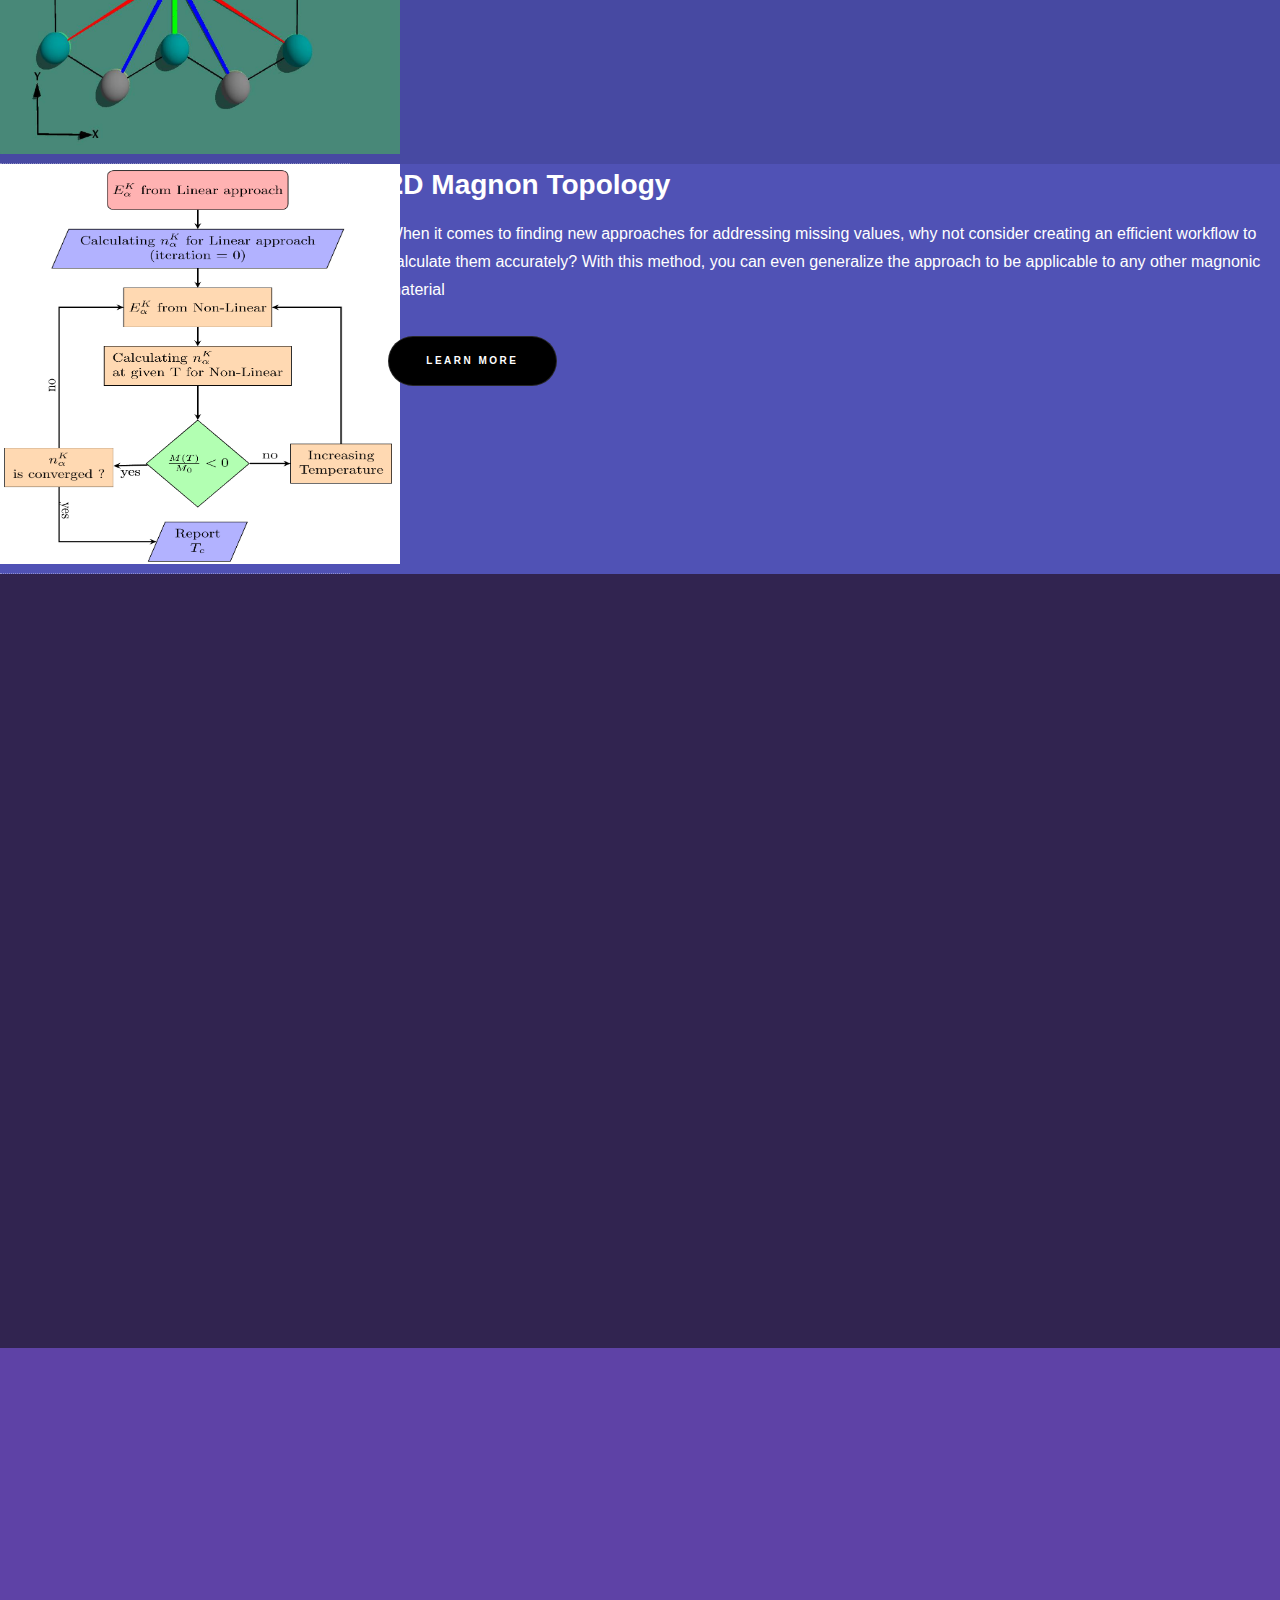
==== commit 47d26e25: "Update index.html" ====
--- a/index.html
+++ b/index.html
@@ -72,107 +72,114 @@
 						</div>
 					</section>
 				<!-- One -->
-					<section id="one" class="wrapper style2 spotlights">
-						<section id="mySection1">
-							<a href="generic1.html" class="custom-image">
-            								<img src="images/Ex1.png" alt="" data-position="top center" width="400" height="400" style="margin: 0; padding: 0;" />
-        							</a>
-							<div class="content">
-								<div class="inner">
-									<head>
-										<style>
-											.star-rating {
-												display: inline-block;
-												font-size: 0;
-											}
-											.star-rating-container {
-												display: flex;
-												align-items: center; /* Vertically align content */
-											}
-											.star-rating-container::before {
-												content: "Level of Expertise ";
-												font-size: 25px;
-												color: white;
-												margin-right: 10px;
-											}
-											.star-rating::after {
-												content: "\2605\2605\2605\2605\2605"; /* Unicode star character */
-												font-size: 24px;
-												color: #f1c40f; /* Filled star color */
-												width: 0;
-												overflow: hidden;
-												display: inline-block;
-												white-space: nowrap;
-												animation: fill-stars 2s infinite alternate;
-											}
-
-											@keyframes fill-stars {
-												0% {
-													width: 0;
-												}
-												100% {
-													width: 100%;
-												}
-											}
-										</style>
-									</head>
-									<p style="color: white">
-										Have you ever wondered how many years it takes to change your level?
-										Or perhaps you've just started and need to know what the possibilities are
-										for entry-level positions?
-										By analyzing over 1.4 million job postings using
-										data analysis techniques, and leveraging machine learning,
-										the 'required years of expertise' is extracted to answer 
-										these questions for you
-									</p>
-									<ul class="actions">
-										<li><a href="generic1.html" class="button" style="background-color: black; color: white; font-size: 10px;">Learn more</a></li>
-									</ul>
-								</div>
-							</div>
-						</section>
-					        <section id="mySection2">
-							<a href="generic2.html" class="custom-image"><img src="images/2D-atoms.jpg" alt="" data-position="top center" width="400" height="400" /></a>
-							<div class="content">
-								<div class="inner">
-									<h2>Materials Classification</h2>
-									<!--ul style="color: white; list-style-type: disc;">
-										<li style="margin-bottom: 5px;">Main Achievement: Classifying over 3000 materials based on properties</li>
-										<li style="margin-bottom: 5px;">Data Collection: API + Jupyter Notebook</li>
-										<li style="margin-bottom: 5px;">Data Cleaning: Pandas + Numpy + Scipy + Excel</li>
-										<li style="margin-bottom: 5px;">Data Visualization: Tableau + Matplotlib</li>
-									</ul-->
-									<p style="color: white">
-									Is there a way to classify over 3000 materials based on their differing properties?
-									The power of data-driven insights provides a definitive answer to this question,
-									with a focus on magnetic properties									
-									</p>
-									<ul class="actions">
-										<li><a href="generic2.html" class="button"style="background-color: black; color: white; font-size: 10px;">Learn more</a></li>
-									</ul>
-								</div>
-							</div>
-						</section>
-						<section id="mySection3">
-							<a href="generic3.html" class="custom-image" >
-								<img src="images/Flowchart.png" alt="" width="400" height="400" />
-							</a>							
-							
-							<div class="content">
-								<div class="inner">
-									<h2>2D Magnon Topology</h2>
-									<p style="color: white">
-										When it comes to finding new approaches for addressing missing values,
-										why not consider creating an efficient workflow to calculate them accurately?
-										With this method,
-										you can even generalize the approach to be applicable to any other magnonic material
-									<ul class="actions">
-										<li><a href="generic3.html" class="button"style="background-color: black; color: white; font-size: 10px;">Learn more</a></li>
-									</ul>
-								</div>
-							</div>
-						</section>
-					</section>
+<section id="one" class="wrapper style2 spotlights">
+    <section id="mySection1">
+        <div class="flex-container">
+            <a href="generic1.html" class="custom-image">
+                <img src="images/Ex1.png" alt="" data-position="top center" width="400" height="400" style="margin: 0; padding: 0;" />
+            </a>
+            <div class="content">
+                <div class="inner">
+                    <p style="color: white">
+                        Have you ever wondered how many years it takes to change your level?
+                        Or perhaps you've just started and need to know what the possibilities are
+                        for entry-level positions?
+                        By analyzing over 1.4 million job postings using
+                        data analysis techniques, and leveraging machine learning,
+                        the 'required years of expertise' is extracted to answer
+                        these questions for you
+                    </p>
+                    <ul class="actions">
+                        <li><a href="generic1.html" class="button" style="background-color: black; color: white; font-size: 10px;">Learn more</a></li>
+                    </ul>
+                </div>
+            </div>
+        </div>
+    </section>
+    <section id="mySection2">
+        <div class="flex-container">
+            <a href="generic2.html" class="custom-image"><img src="images/2D-atoms.jpg" alt="" data-position="top center" width="400" height="400" /></a>
+            <div class="content">
+                <div class="inner">
+                    <h2>Materials Classification</h2>
+                    <p style="color: white">
+                        Is there a way to classify over 3000 materials based on their differing properties?
+                        The power of data-driven insights provides a definitive answer to this question,
+                        with a focus on magnetic properties
+                    </p>
+                    <ul class="actions">
+                        <li><a href="generic2.html" class="button" style="background-color: black; color: white; font-size: 10px;">Learn more</a></li>
+                    </ul>
+                </div>
+            </div>
+        </div>
+    </section>
+    <section id="mySection3">
+        <div class="flex-container">
+            <a href="generic3.html" class="custom-image">
+                <img src="images/Flowchart.png" alt="" width="400" height="400" />
+            </a>
+            <div class="content">
+                <div class="inner">
+                    <h2>2D Magnon Topology</h2>
+                    <p style="color: white">
+                        When it comes to finding new approaches for addressing missing values,
+                        why not consider creating an efficient workflow to calculate them accurately?
+                        With this method,
+                        you can even generalize the approach to be applicable to any other magnonic material
+                    </p>
+                    <ul class="actions">
+                        <li><a href="generic3.html" class="button" style="background-color: black; color: white; font-size: 10px;">Learn more</a></li>
+                    </ul>
+                </div>
+            </div>
+        </div>
+    </section>
+</section>
+
+<style>
+    .wrapper {
+        width: 100%;
+        padding: 0;
+        margin: 0;
+        display: flex;
+        flex-direction: column;
+        align-items: flex-start; /* Align items to the start (left) */
+    }
+
+    .flex-container {
+        display: flex;
+        align-items: flex-start; /* Align items at the start vertically */
+        gap: 1cm; /* 1 cm space between image and content */
+    }
+
+    .custom-image {
+        flex-shrink: 0; /* Prevent the image from shrinking */
+        margin: 0; /* Remove any default margin */
+        padding: 0; /* Remove any default padding */
+    }
+
+    .content {
+        display: flex;
+        flex-direction: column;
+        gap: 10px; /* Space between star rating and text */
+        flex: 1;
+    }
+
+    .inner {
+        max-width: 100%; /* Ensure the content doesn't exceed the width */
+    }
+
+    .actions {
+        display: flex;
+        flex-direction: row;
+    }
+
+    .actions li {
+        margin-right: 10px;
+    }
+</style>
+
 				<!-- Two -->
 					<section id="two" class="wrapper style5 fade-up">
 						<div class="inner">
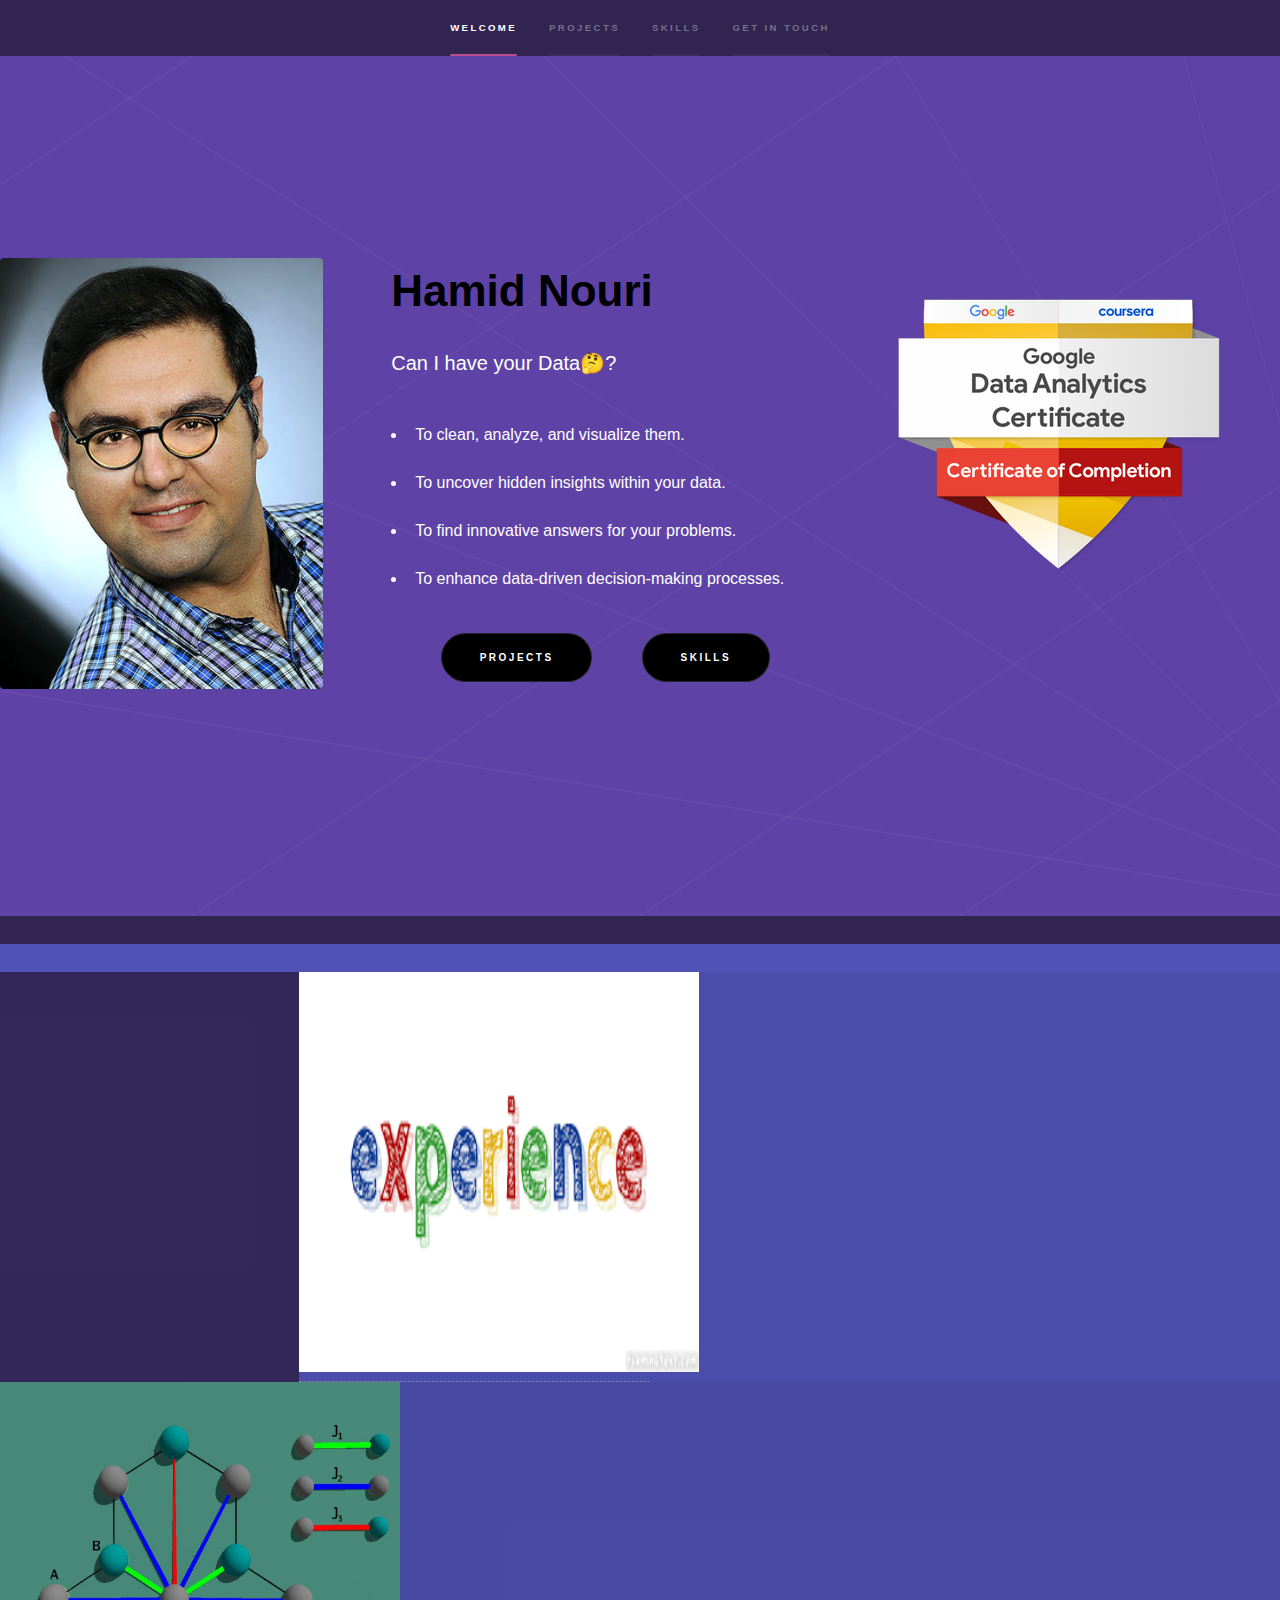
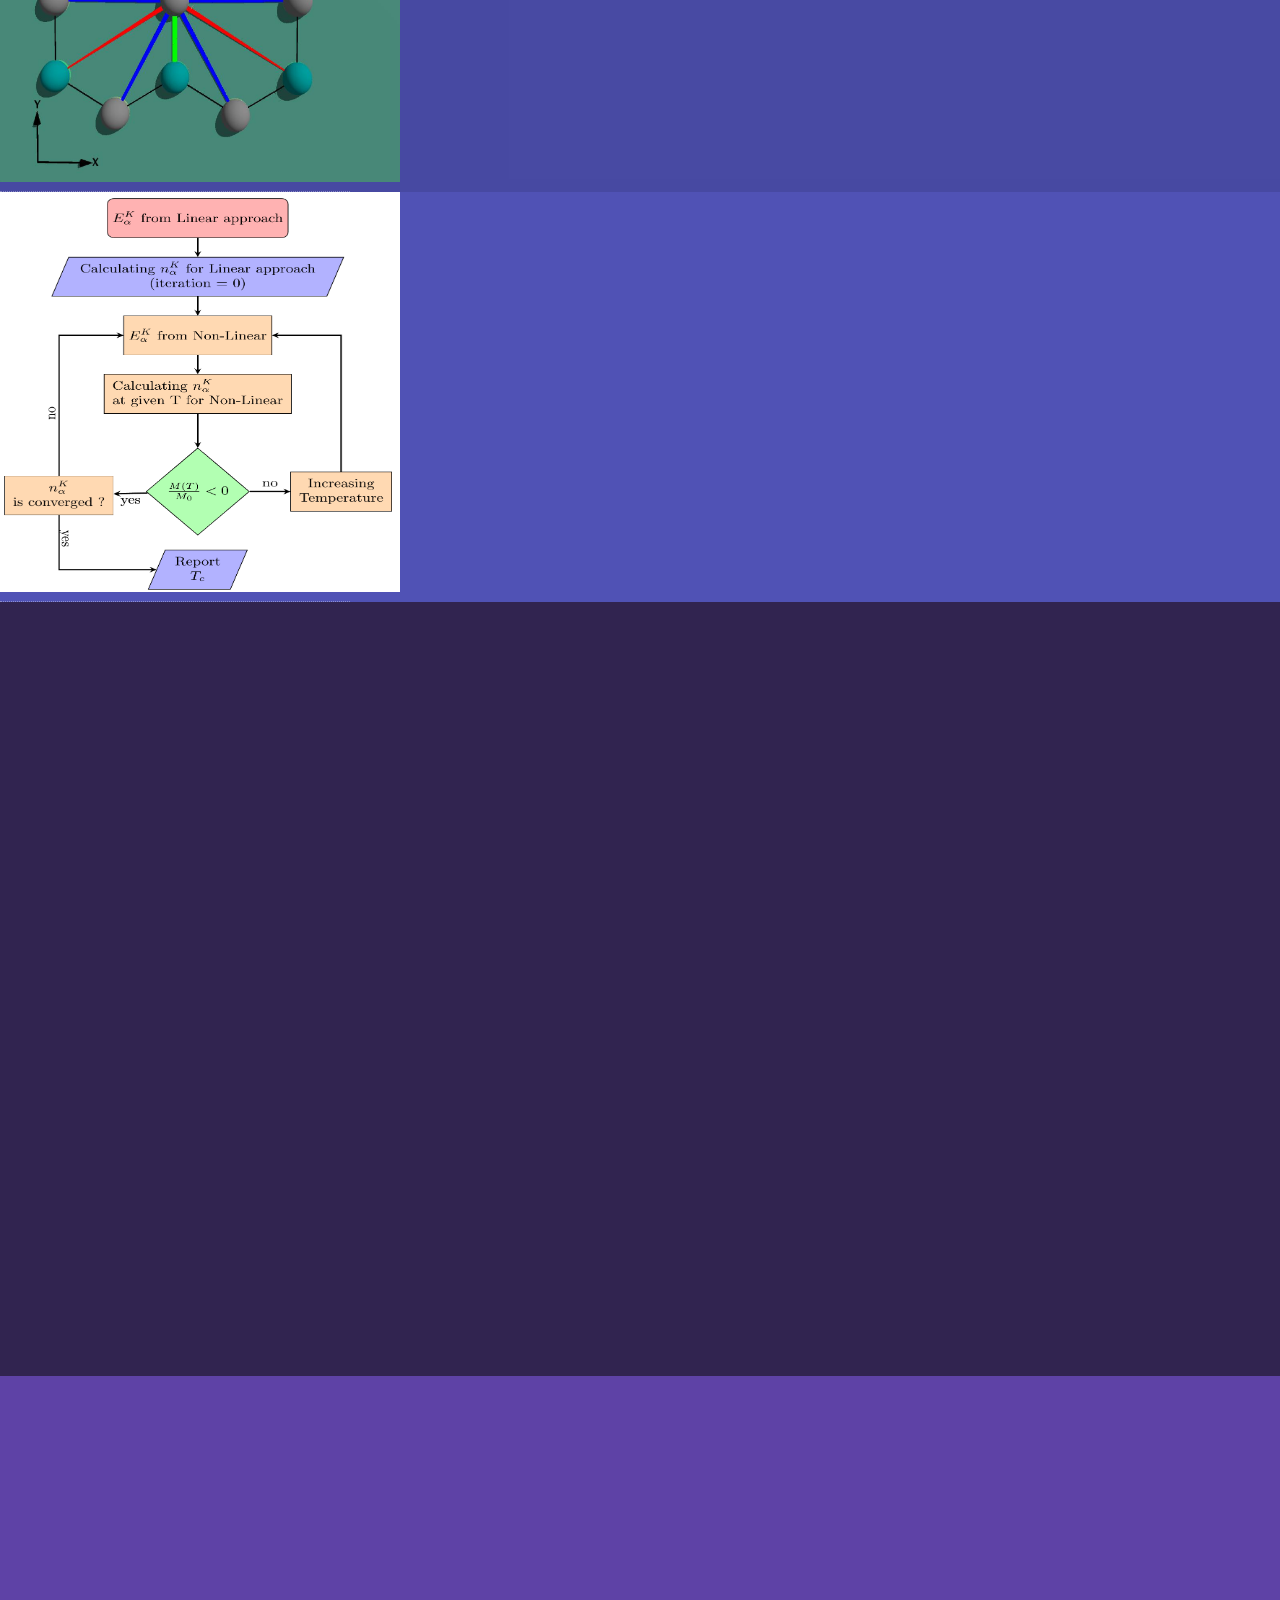
==== commit b2264f97: "Update index.html" ====
--- a/index.html
+++ b/index.html
@@ -72,113 +72,107 @@
 						</div>
 					</section>
 				<!-- One -->
-<section id="one" class="wrapper style2 spotlights">
-    <section id="mySection1">
-        <div class="flex-container">
-            <a href="generic1.html" class="custom-image">
-                <img src="images/Ex1.png" alt="" data-position="top center" width="400" height="400" style="margin: 0; padding: 0;" />
-            </a>
-            <div class="content">
-                <div class="inner">
-                    <p style="color: white">
-                        Have you ever wondered how many years it takes to change your level?
-                        Or perhaps you've just started and need to know what the possibilities are
-                        for entry-level positions?
-                        By analyzing over 1.4 million job postings using
-                        data analysis techniques, and leveraging machine learning,
-                        the 'required years of expertise' is extracted to answer
-                        these questions for you
-                    </p>
-                    <ul class="actions">
-                        <li><a href="generic1.html" class="button" style="background-color: black; color: white; font-size: 10px;">Learn more</a></li>
-                    </ul>
-                </div>
-            </div>
-        </div>
-    </section>
-    <section id="mySection2">
-        <div class="flex-container">
-            <a href="generic2.html" class="custom-image"><img src="images/2D-atoms.jpg" alt="" data-position="top center" width="400" height="400" /></a>
-            <div class="content">
-                <div class="inner">
-                    <h2>Materials Classification</h2>
-                    <p style="color: white">
-                        Is there a way to classify over 3000 materials based on their differing properties?
-                        The power of data-driven insights provides a definitive answer to this question,
-                        with a focus on magnetic properties
-                    </p>
-                    <ul class="actions">
-                        <li><a href="generic2.html" class="button" style="background-color: black; color: white; font-size: 10px;">Learn more</a></li>
-                    </ul>
-                </div>
-            </div>
-        </div>
-    </section>
-    <section id="mySection3">
-        <div class="flex-container">
-            <a href="generic3.html" class="custom-image">
-                <img src="images/Flowchart.png" alt="" width="400" height="400" />
-            </a>
-            <div class="content">
-                <div class="inner">
-                    <h2>2D Magnon Topology</h2>
-                    <p style="color: white">
-                        When it comes to finding new approaches for addressing missing values,
-                        why not consider creating an efficient workflow to calculate them accurately?
-                        With this method,
-                        you can even generalize the approach to be applicable to any other magnonic material
-                    </p>
-                    <ul class="actions">
-                        <li><a href="generic3.html" class="button" style="background-color: black; color: white; font-size: 10px;">Learn more</a></li>
-                    </ul>
-                </div>
-            </div>
-        </div>
-    </section>
-</section>
-
-<style>
-    .wrapper {
-        width: 100%;
-        padding: 0;
-        margin: 0;
-        display: flex;
-        flex-direction: column;
-        align-items: flex-start; /* Align items to the start (left) */
-    }
-
-    .flex-container {
-        display: flex;
-        align-items: flex-start; /* Align items at the start vertically */
-        gap: 1cm; /* 1 cm space between image and content */
-    }
-
-    .custom-image {
-        flex-shrink: 0; /* Prevent the image from shrinking */
-        margin: 0; /* Remove any default margin */
-        padding: 0; /* Remove any default padding */
-    }
-
-    .content {
-        display: flex;
-        flex-direction: column;
-        gap: 10px; /* Space between star rating and text */
-        flex: 1;
-    }
-
-    .inner {
-        max-width: 100%; /* Ensure the content doesn't exceed the width */
-    }
-
-    .actions {
-        display: flex;
-        flex-direction: row;
-    }
-
-    .actions li {
-        margin-right: 10px;
-    }
-</style>
+					<section id="one" class="wrapper style2 spotlights">
+						<section id="mySection1">
+							<a href="generic1.html" class="custom-image">
+            								<img src="images/Ex1.png" alt="" data-position="top center" width="400" height="400" style="margin: 0; padding: 0;" />
+        							</a>
+							<div class="content">
+								<div class="inner">
+									<head>
+										<style>
+											.star-rating {
+												display: inline-block;
+												font-size: 0;
+											}
+											.star-rating-container {
+												display: flex;
+												align-items: center; /* Vertically align content */
+											}
+											.star-rating-container::before {
+												content: "Level of Expertise ";
+												font-size: 25px;
+												color: white;
+												margin-right: 10px;
+											}
+											.star-rating::after {
+												content: "\2605\2605\2605\2605\2605"; /* Unicode star character */
+												font-size: 24px;
+												color: #f1c40f; /* Filled star color */
+												width: 0;
+												overflow: hidden;
+												display: inline-block;
+												white-space: nowrap;
+												animation: fill-stars 2s infinite alternate;
+											}
+
+											@keyframes fill-stars {
+												0% {
+													width: 0;
+												}
+												100% {
+													width: 100%;
+												}
+											}
+										</style>
+									</head>
+									<p style="color: white">
+										Have you ever wondered how many years it takes to change your level?
+										Or perhaps you've just started and need to know what the possibilities are
+										for entry-level positions?
+										By analyzing over 1.4 million job postings using
+										data analysis techniques, and leveraging machine learning,
+										the 'required years of expertise' is extracted to answer 
+										these questions for you
+									</p>
+									<ul class="actions">
+										<li><a href="generic1.html" class="button" style="background-color: black; color: white; font-size: 10px;">Learn more</a></li>
+									</ul>
+								</div>
+							</div>
+						</section>
+					        <section id="mySection2">
+							<a href="generic2.html" class="custom-image"><img src="images/2D-atoms.jpg" alt="" data-position="top center" width="400" height="400" /></a>
+							<div class="content">
+								<div class="inner">
+									<h2>Materials Classification</h2>
+									<!--ul style="color: white; list-style-type: disc;">
+										<li style="margin-bottom: 5px;">Main Achievement: Classifying over 3000 materials based on properties</li>
+										<li style="margin-bottom: 5px;">Data Collection: API + Jupyter Notebook</li>
+										<li style="margin-bottom: 5px;">Data Cleaning: Pandas + Numpy + Scipy + Excel</li>
+										<li style="margin-bottom: 5px;">Data Visualization: Tableau + Matplotlib</li>
+									</ul-->
+									<p style="color: white">
+									Is there a way to classify over 3000 materials based on their differing properties?
+									The power of data-driven insights provides a definitive answer to this question,
+									with a focus on magnetic properties									
+									</p>
+									<ul class="actions">
+										<li><a href="generic2.html" class="button"style="background-color: black; color: white; font-size: 10px;">Learn more</a></li>
+									</ul>
+								</div>
+							</div>
+						</section>
+						<section id="mySection3">
+							<a href="generic3.html" class="custom-image" >
+								<img src="images/Flowchart.png" alt="" width="400" height="400" />
+							</a>							
+							
+							<div class="content">
+								<div class="inner">
+									<h2>2D Magnon Topology</h2>
+									<p style="color: white">
+										When it comes to finding new approaches for addressing missing values,
+										why not consider creating an efficient workflow to calculate them accurately?
+										With this method,
+										you can even generalize the approach to be applicable to any other magnonic material
+									<ul class="actions">
+										<li><a href="generic3.html" class="button"style="background-color: black; color: white; font-size: 10px;">Learn more</a></li>
+									</ul>
+								</div>
+							</div>
+						</section>
+					</section>
 
 				<!-- Two -->
 					<section id="two" class="wrapper style5 fade-up">
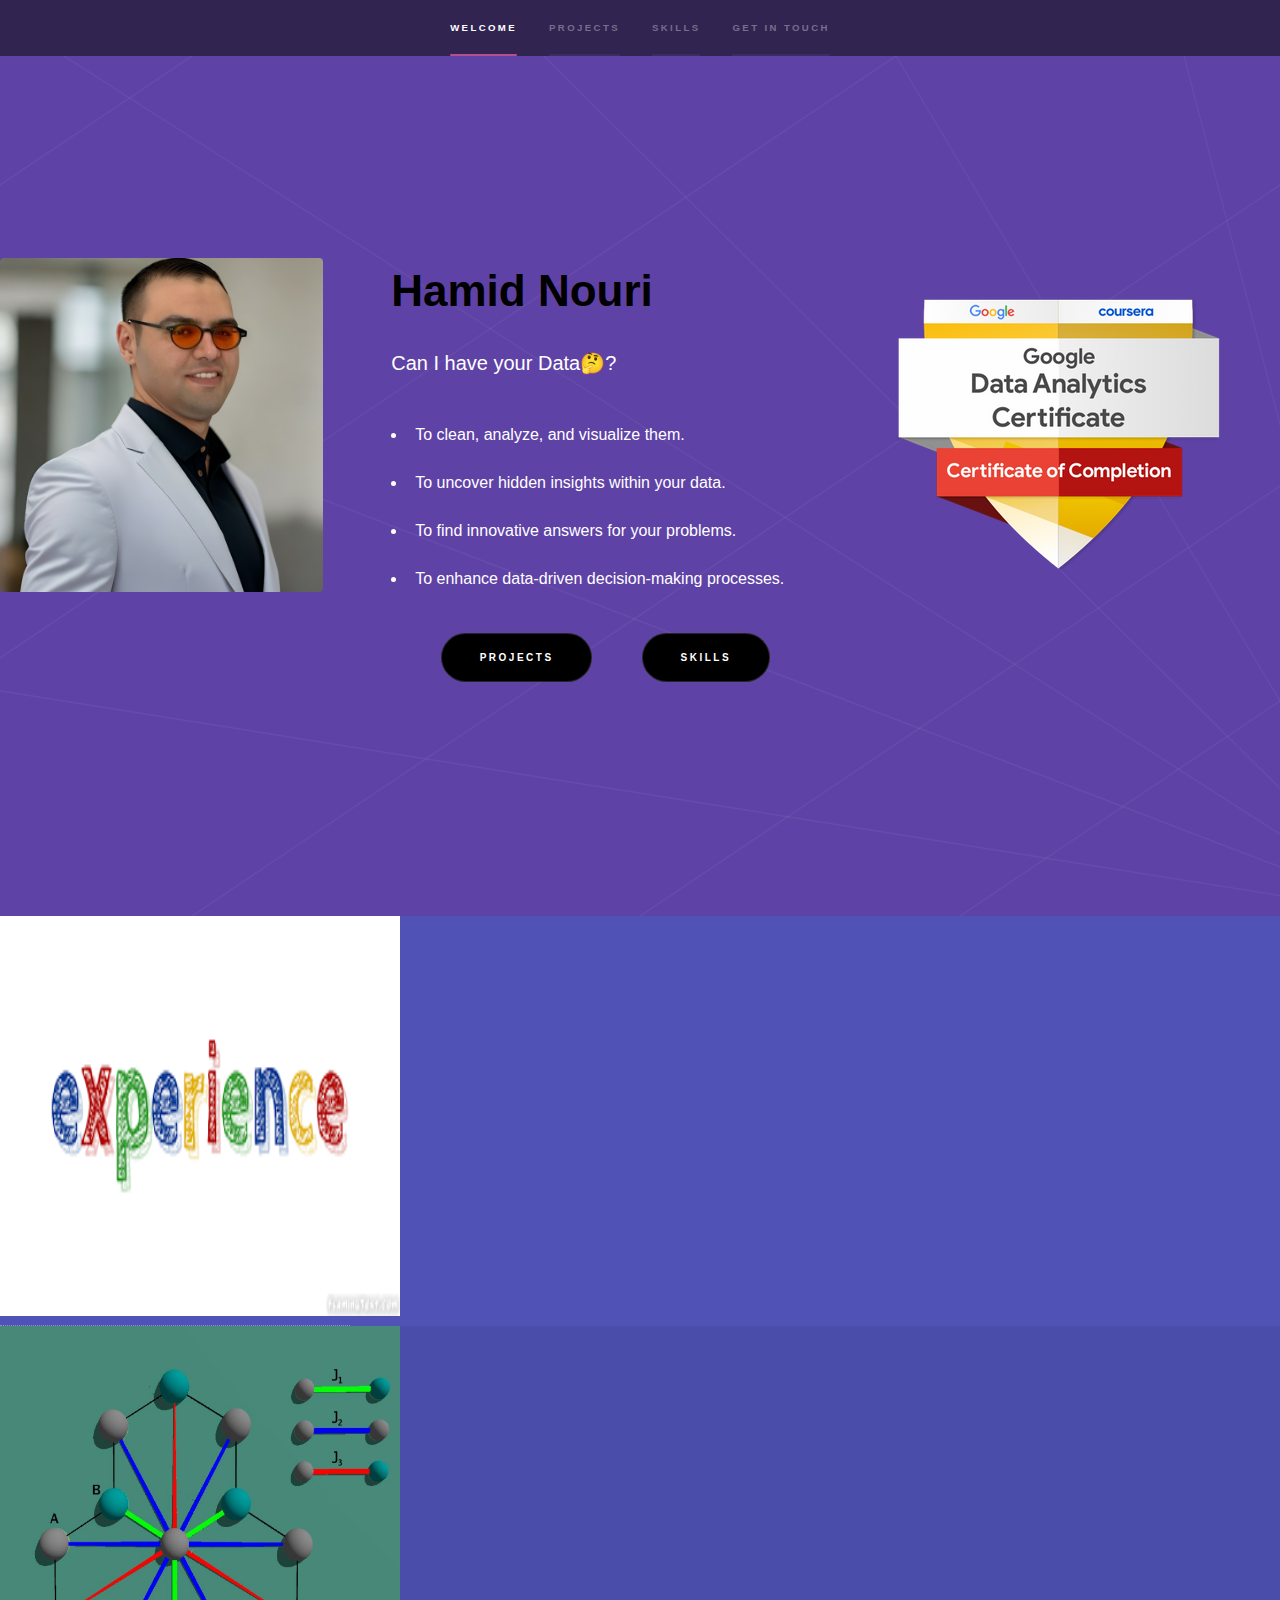
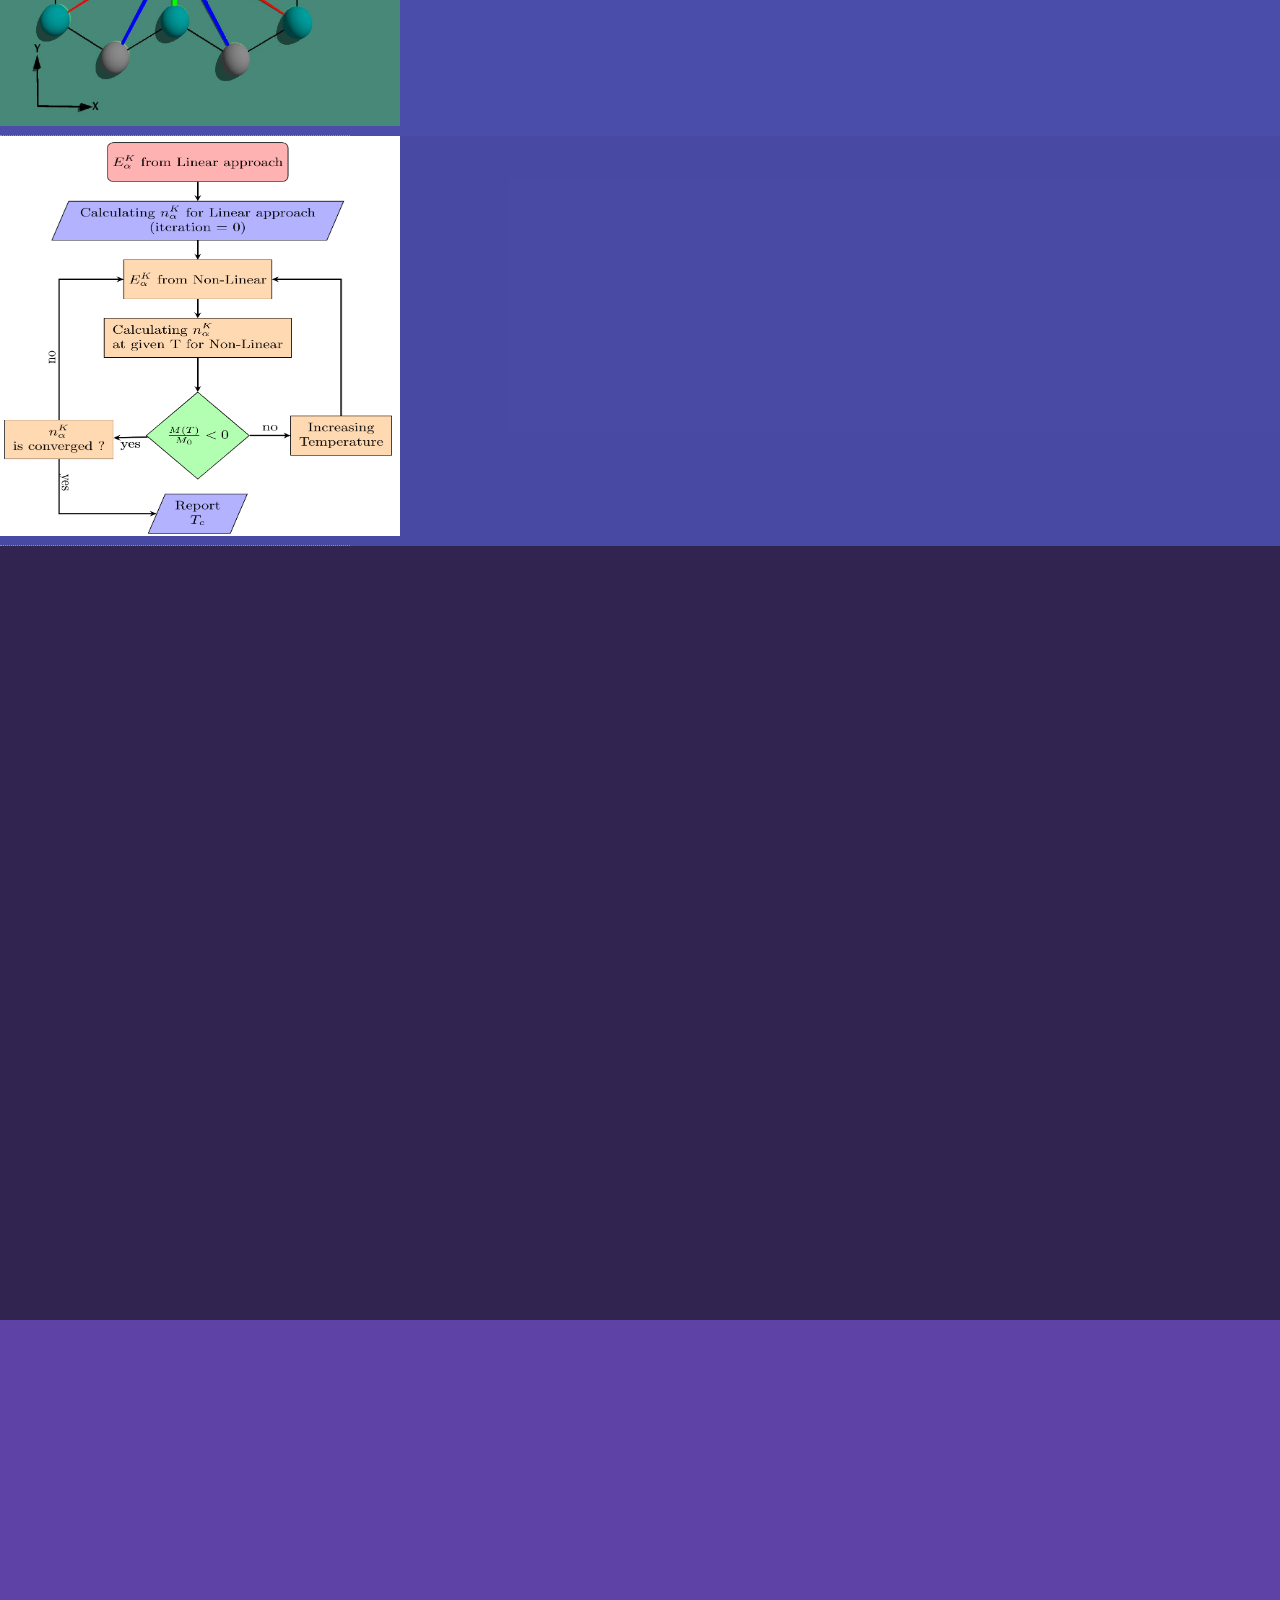
==== commit b43dcfaf: "Update index.html" ====
--- a/index.html
+++ b/index.html
@@ -42,7 +42,9 @@
 						<div class="row">
 
 							<div class="column" style="float: left; width: 30%;">
-								<a href="https://www.linkedin.com/in/hamidnourianalyst" class="image"><img src="images/Nouri_Hamid_BF.jpg" alt="" data-position="center center" style="width: 88%;" /></a>
+								<a href="https://www.linkedin.com/in/hamidnourianalyst" class="image">
+									<img src="images/Nouri_Hamid_BF4.jpg" alt="" data-position="center center" style="width: 88%;" />
+								</a>
 							</div>
 							<div class="inner" style="float: right; width: 33%; margin-right: 5%;">
 								<h1><span class="black-text">Hamid Nouri</span></h1>
@@ -66,7 +68,9 @@
 							</div>
 							
 							<div class="column" style="float: right; width: 30%; margin-right: 1%;">
-								<a href="https://www.credly.com/org/coursera/badge/google-data-analytics-professional-certificate.1" class="image"><img src="images/GCDA.png" alt="" data-position="right top" style="width: 100%;" />
+								<a href="https://www.credly.com/org/coursera/badge/google-data-analytics-professional-certificate.1" class="image">
+									<img src="images/GCDA.png" alt="" data-position="right top" style="width: 100%;" />
+								</a>
 							</div>
 							<div style="clear: both;"></div>							
 						</div>
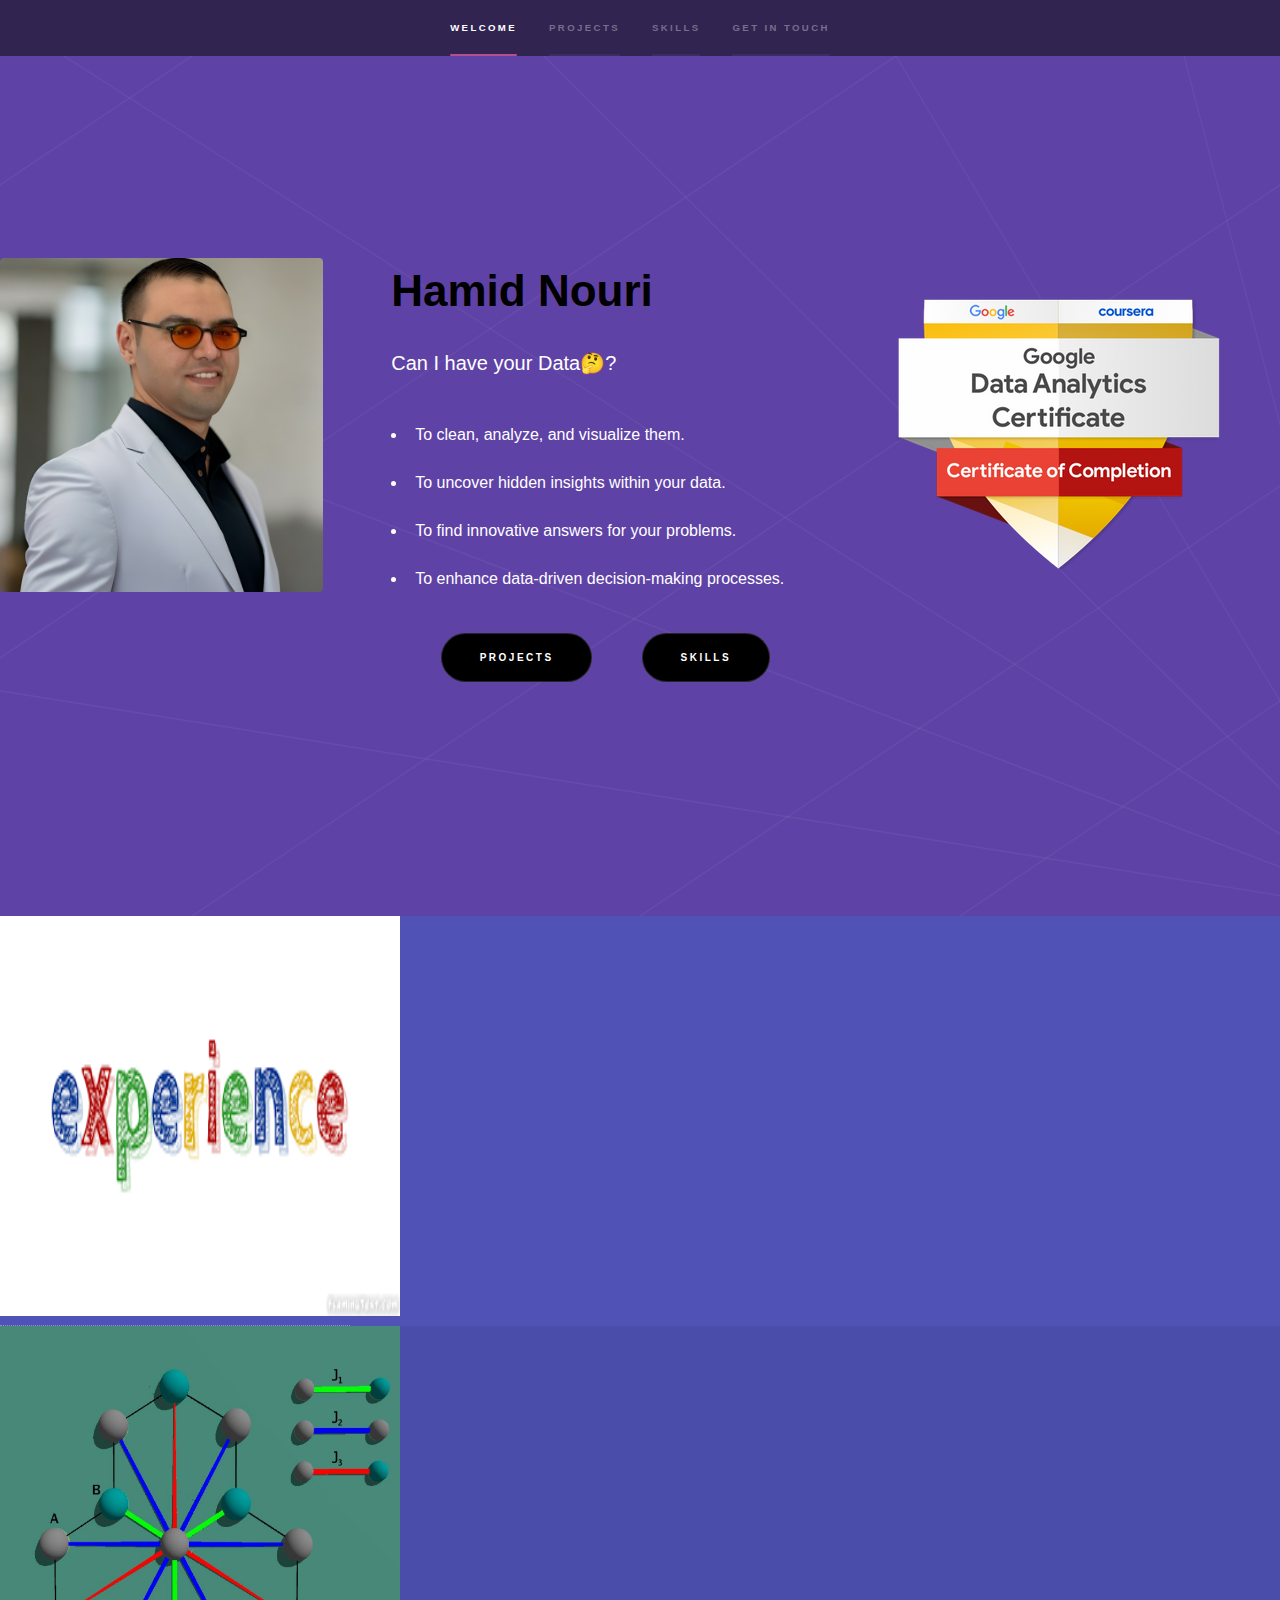
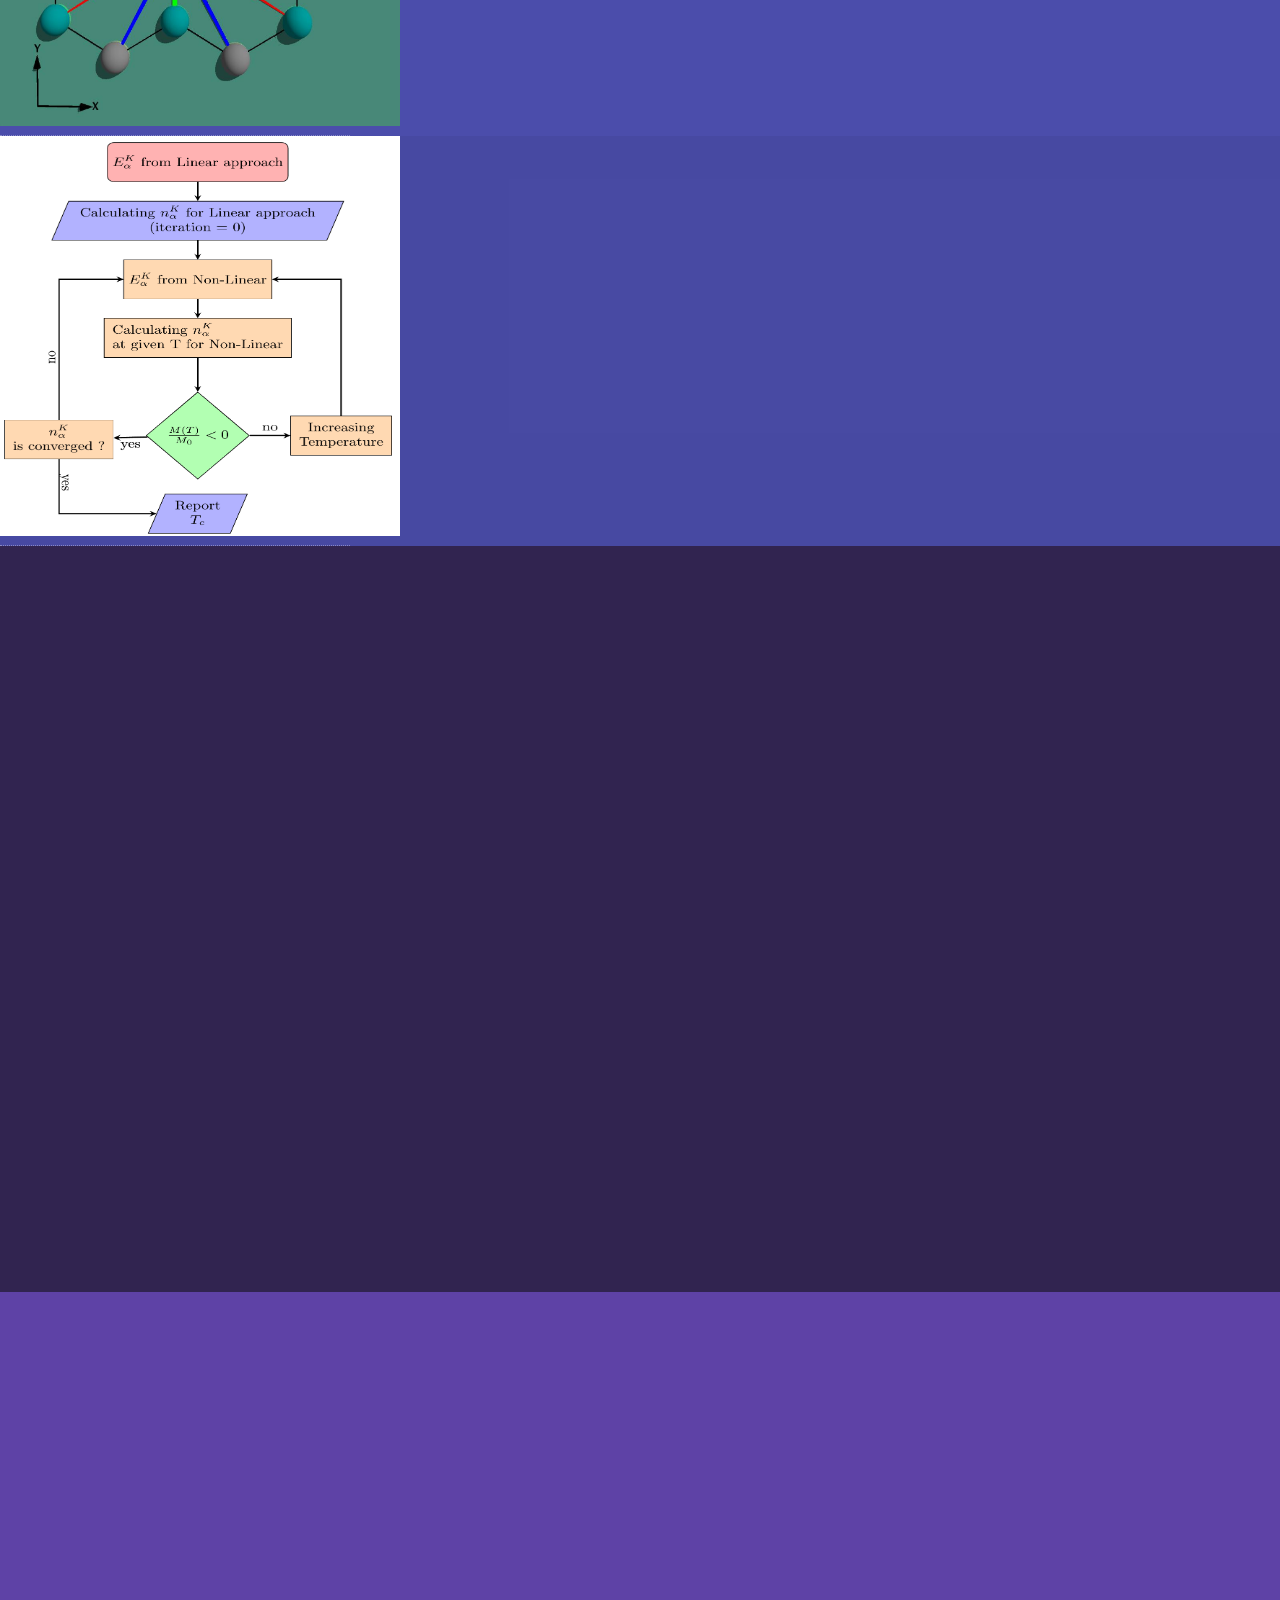
==== commit 219d7e48: "Update index.html" ====
--- a/index.html
+++ b/index.html
@@ -16,7 +16,6 @@
 				color: black;
 			}
 		</style>
-		
 	</head>
 	<body class="is-preload">
 
@@ -42,9 +41,7 @@
 						<div class="row">
 
 							<div class="column" style="float: left; width: 30%;">
-								<a href="https://www.linkedin.com/in/hamidnourianalyst" class="image">
-									<img src="images/Nouri_Hamid_BF4.jpg" alt="" data-position="center center" style="width: 88%;" />
-								</a>
+								<a href="https://www.linkedin.com/in/hamidnourianalyst" class="image"><img src="images/Nouri_Hamid_BF4.jpg" alt="" data-position="center center" style="width: 88%;" /></a>
 							</div>
 							<div class="inner" style="float: right; width: 33%; margin-right: 5%;">
 								<h1><span class="black-text">Hamid Nouri</span></h1>
@@ -77,49 +74,20 @@
 					</section>
 				<!-- One -->
 					<section id="one" class="wrapper style2 spotlights">
+						<!--section>
+							<a class="image left custom-image">
+								<img src="images/empty-translucent-image" alt=""data-position="top center" width="400" height="400" />
+							</a>
+							<a class="image left custom-image">
+								<img src="images/Ex1.png" alt=""data-position="top center" width="400" height="400" />
+							</a>
+						</section-->
 						<section id="mySection1">
 							<a href="generic1.html" class="custom-image">
-            								<img src="images/Ex1.png" alt="" data-position="top center" width="400" height="400" style="margin: 0; padding: 0;" />
-        							</a>
+								<img src="images/Ex1.png" alt=""data-position="top center" width="400" height="400" />
+							</a>
 							<div class="content">
 								<div class="inner">
-									<head>
-										<style>
-											.star-rating {
-												display: inline-block;
-												font-size: 0;
-											}
-											.star-rating-container {
-												display: flex;
-												align-items: center; /* Vertically align content */
-											}
-											.star-rating-container::before {
-												content: "Level of Expertise ";
-												font-size: 25px;
-												color: white;
-												margin-right: 10px;
-											}
-											.star-rating::after {
-												content: "\2605\2605\2605\2605\2605"; /* Unicode star character */
-												font-size: 24px;
-												color: #f1c40f; /* Filled star color */
-												width: 0;
-												overflow: hidden;
-												display: inline-block;
-												white-space: nowrap;
-												animation: fill-stars 2s infinite alternate;
-											}
-
-											@keyframes fill-stars {
-												0% {
-													width: 0;
-												}
-												100% {
-													width: 100%;
-												}
-											}
-										</style>
-									</head>
 									<p style="color: white">
 										Have you ever wondered how many years it takes to change your level?
 										Or perhaps you've just started and need to know what the possibilities are
@@ -127,7 +95,7 @@
 										By analyzing over 1.4 million job postings using
 										data analysis techniques, and leveraging machine learning,
 										the 'required years of expertise' is extracted to answer 
-										these questions for you
+										these questions for you.
 									</p>
 									<ul class="actions">
 										<li><a href="generic1.html" class="button" style="background-color: black; color: white; font-size: 10px;">Learn more</a></li>
@@ -135,7 +103,9 @@
 								</div>
 							</div>
 						</section>
-					        <section id="mySection2">
+						
+						
+					    <section id="mySection2">
 							<a href="generic2.html" class="custom-image"><img src="images/2D-atoms.jpg" alt="" data-position="top center" width="400" height="400" /></a>
 							<div class="content">
 								<div class="inner">
@@ -194,14 +164,14 @@
 								<section>
 									<span class="icon solid major fa-database"></span>
 									<h3>Database Management</h3>
-									<p>Querying data using <strong>SQL</strong> commands within <strong>MySQL</strong> RDBMS. <strong>Designing</strong>, and <strong>Maintaining</strong> relational databases.</p>
+									<p>Querying data using <strong>SQL</strong> commands within <strong>MySQL</strong> and . <strong>Designing</strong>, and <strong>Maintaining</strong> relational databases.</p>
 								</section>
 														
 								<section>
 									<span class="icon solid major fa-chart-bar"></span>
 									<h3>Data Visualization</h3>
 									<p>
-										<strong>Tableau</strong>, <strong>Matplotlib</strong> and <strong>Seaborn</strong>.
+										<strong>Tableau</strong>, <strong>Matplotlib</strong> and <strong>Streamlit</strong>.
 									</p>
 								</section>
 
@@ -280,7 +250,8 @@
 											<h3>Social Media</h3>
 											<ul class="icons">
 												<li><a href="https://github.com/Hamid-Nouri" class="icon brands fa-github"><span class="label">GitHub</span></a></li>
-												<li><a href="https://www.linkedin.com/in/Hamid~Nouri" class="icon brands fa-linkedin-in"><span class="label">LinkedIn</span></a></li>
+												<li><a href="https://www.linkedin.com/in/hamidnourianalyst" class="icon brands fa-linkedin-in"><span class="label">LinkedIn</span></a></li>
+												<li><a href="https://public.tableau.com/app/profile/hamid.nouri" class="icon fas fa-chart-bar"><span class="label">Tableau</span></a></li>
 											</ul>
 										</li>
 									</ul>
